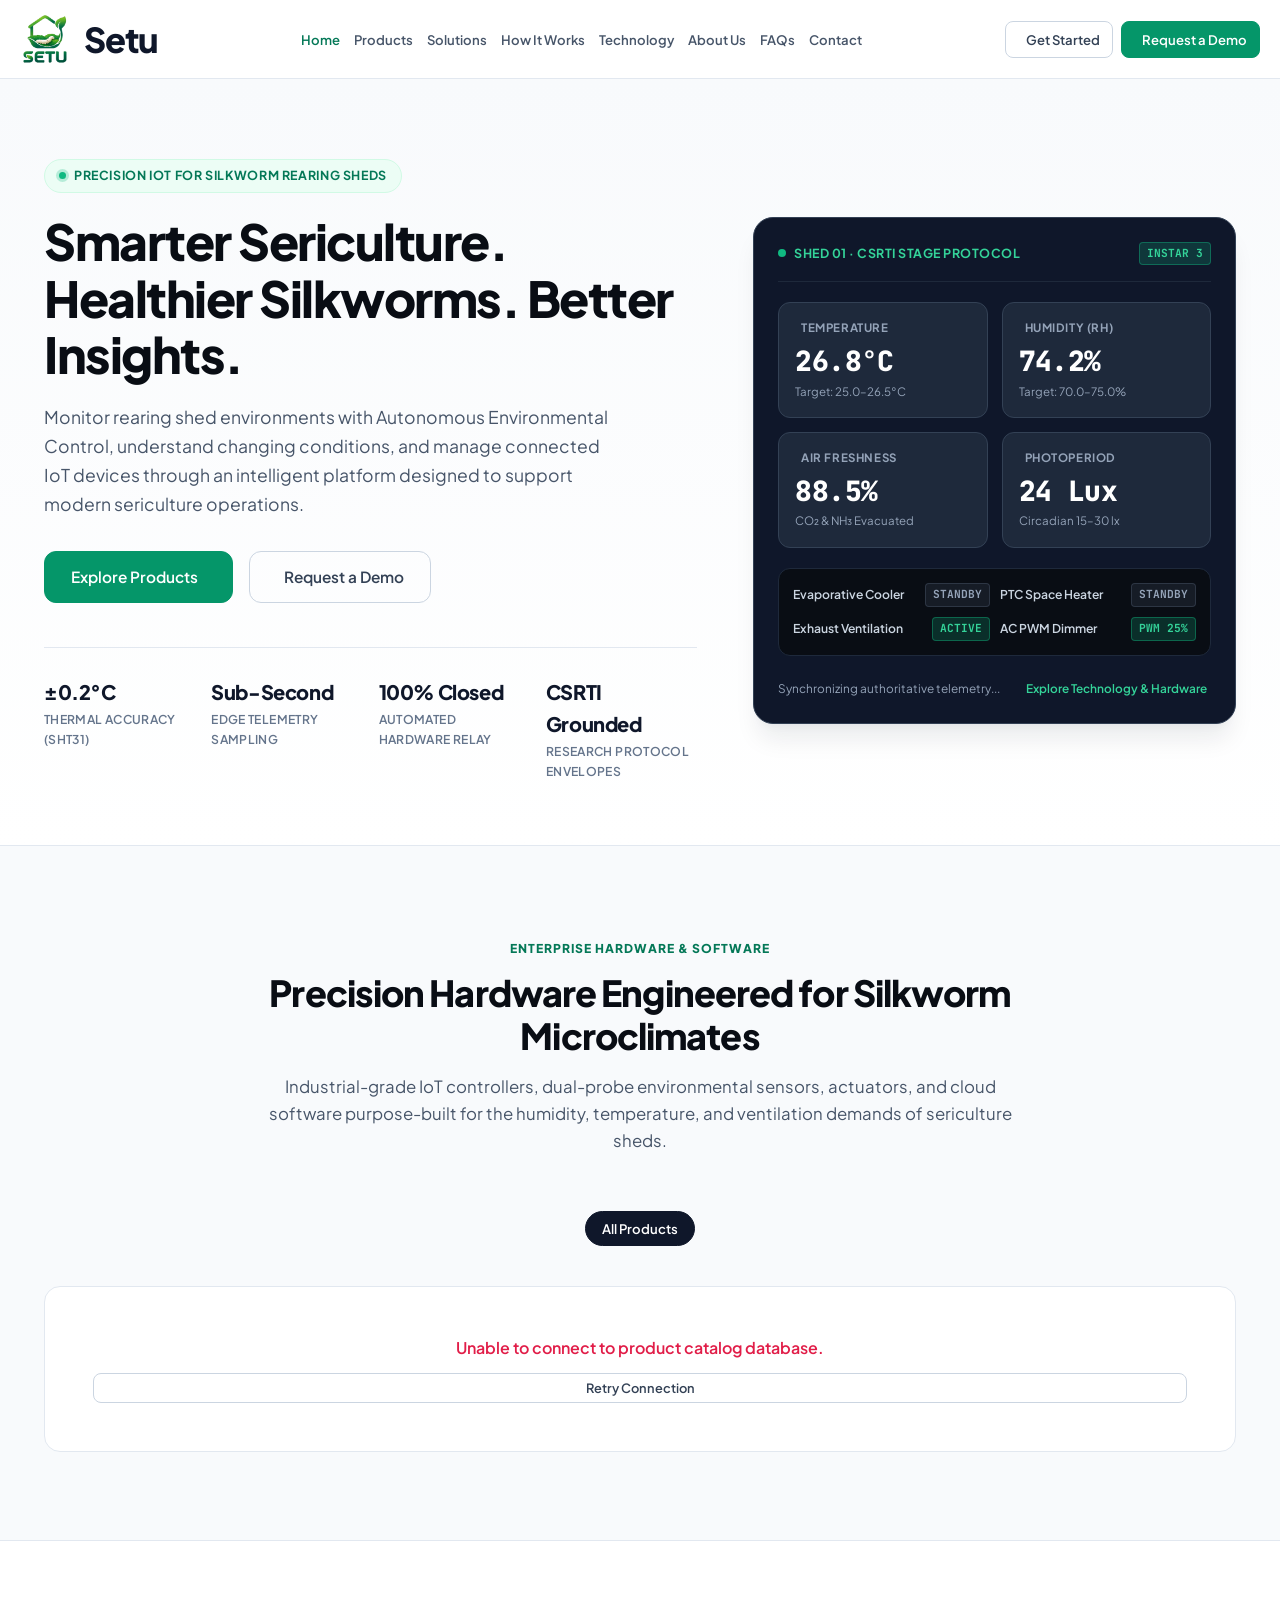
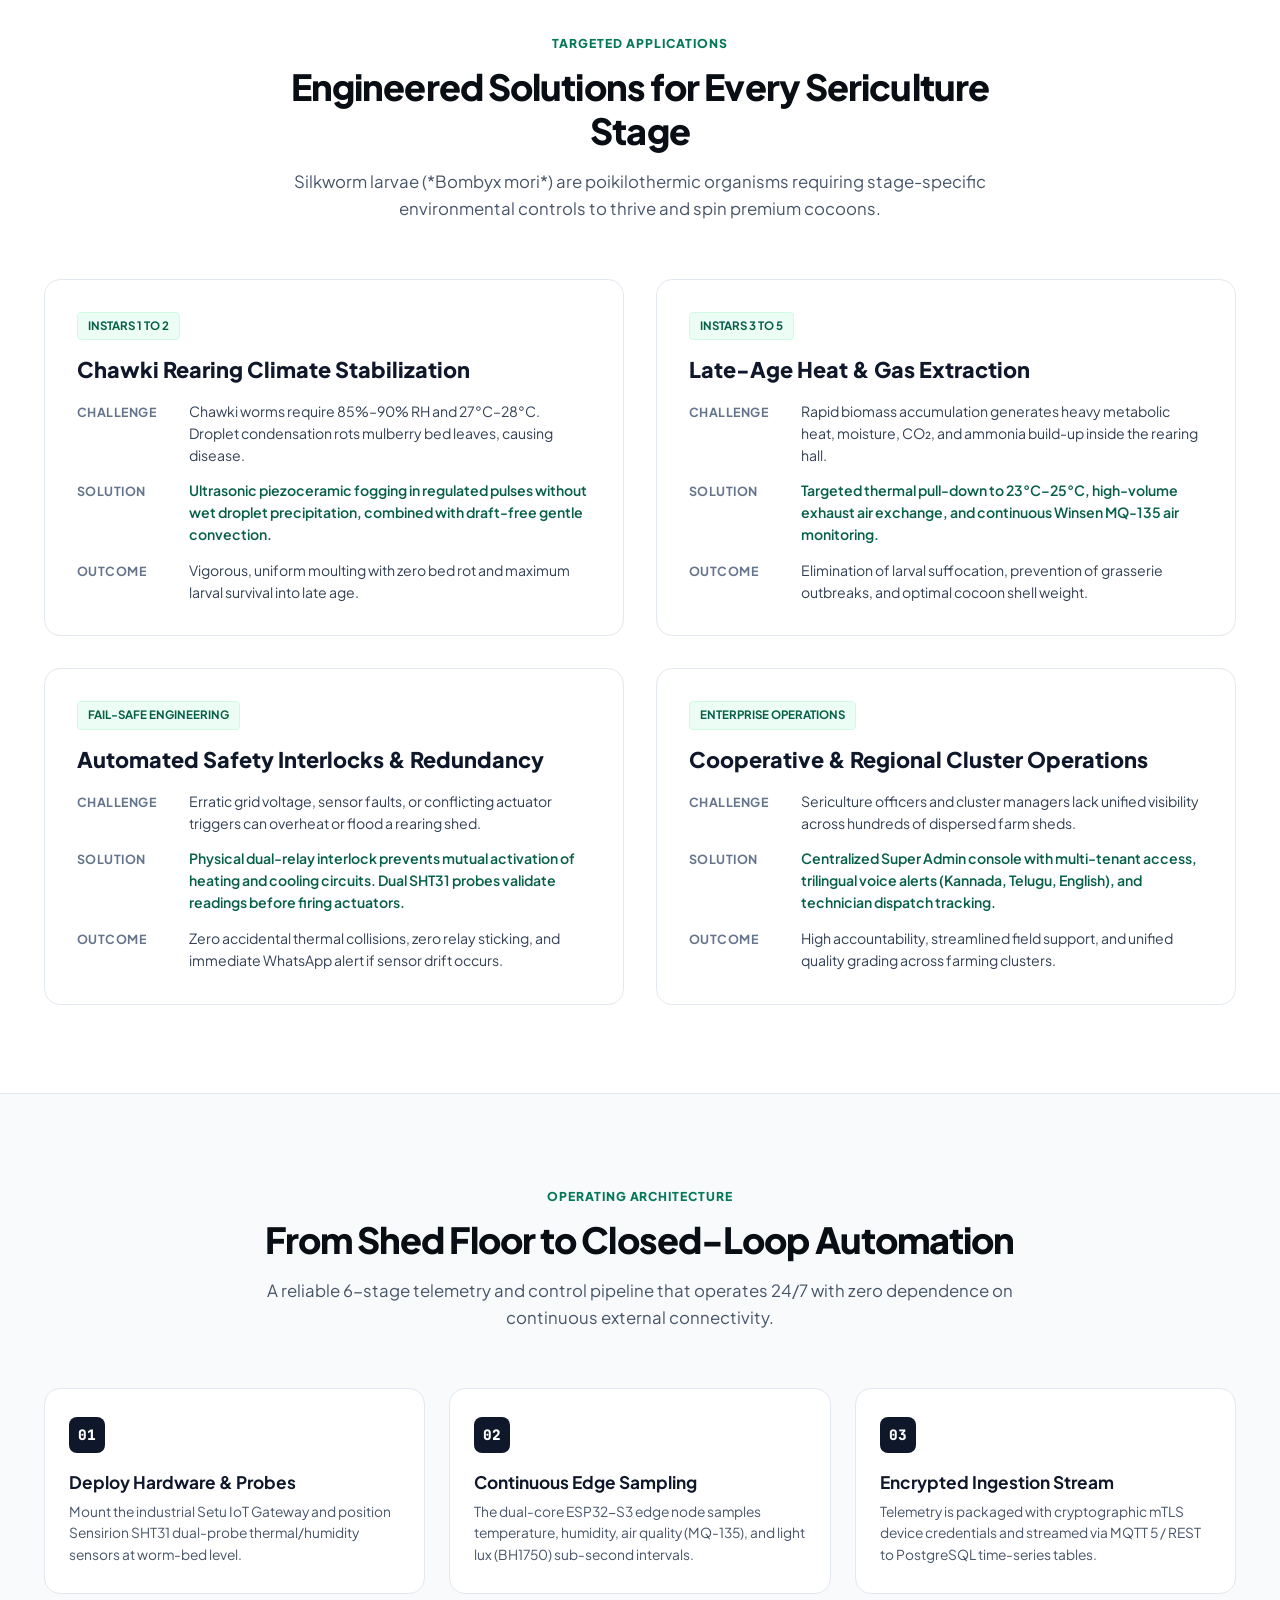
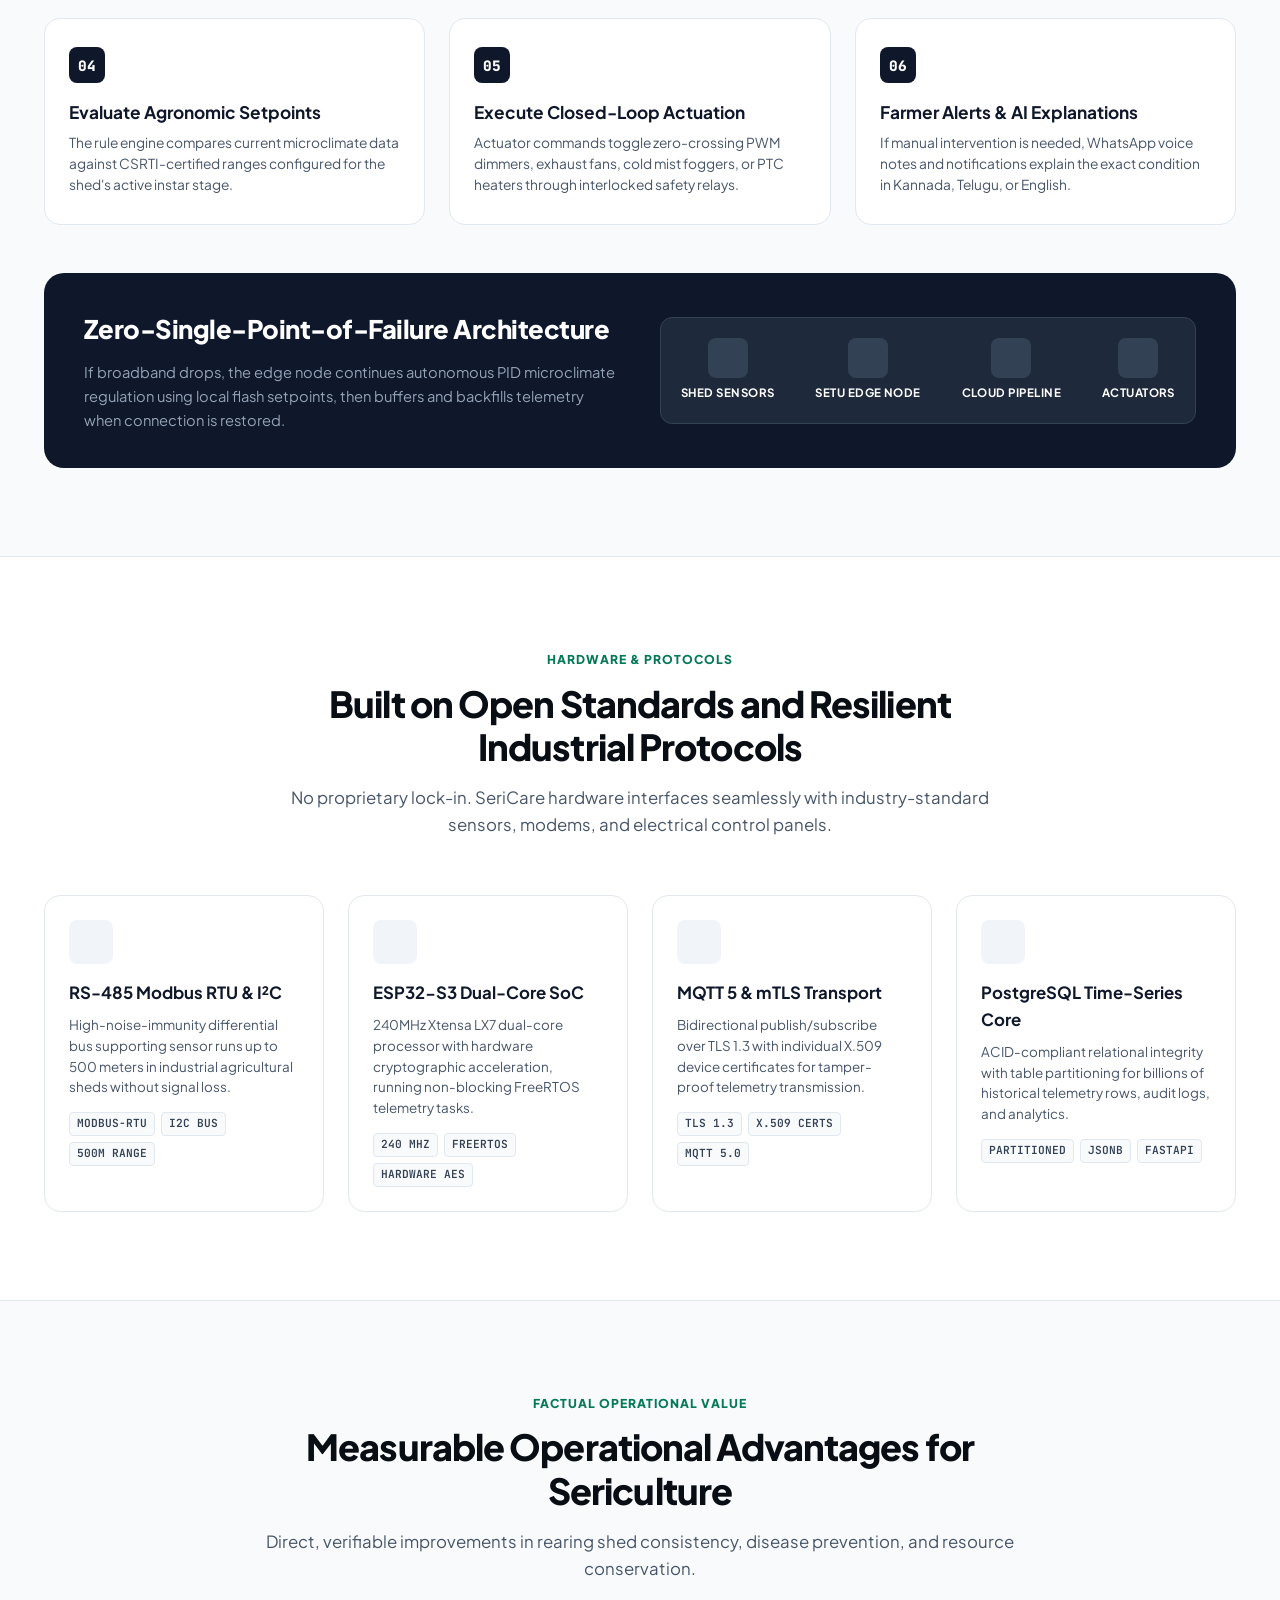
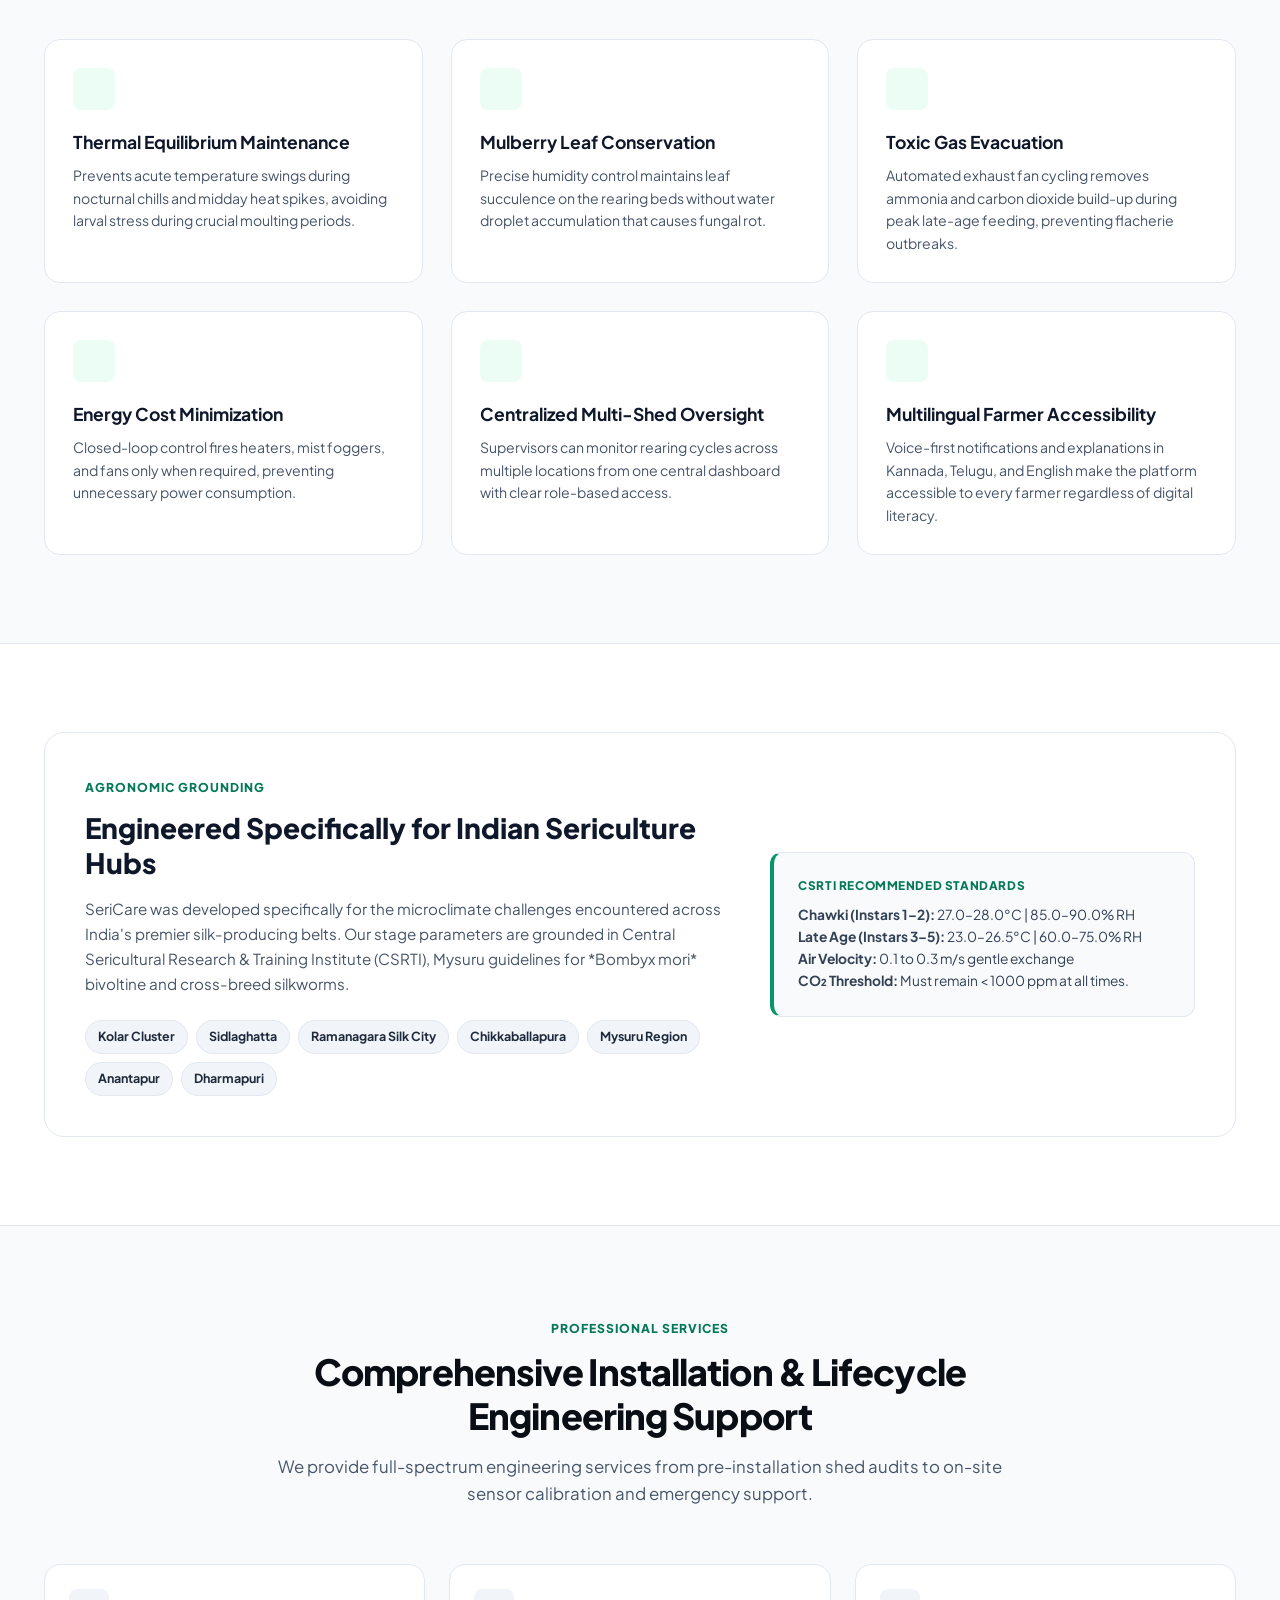
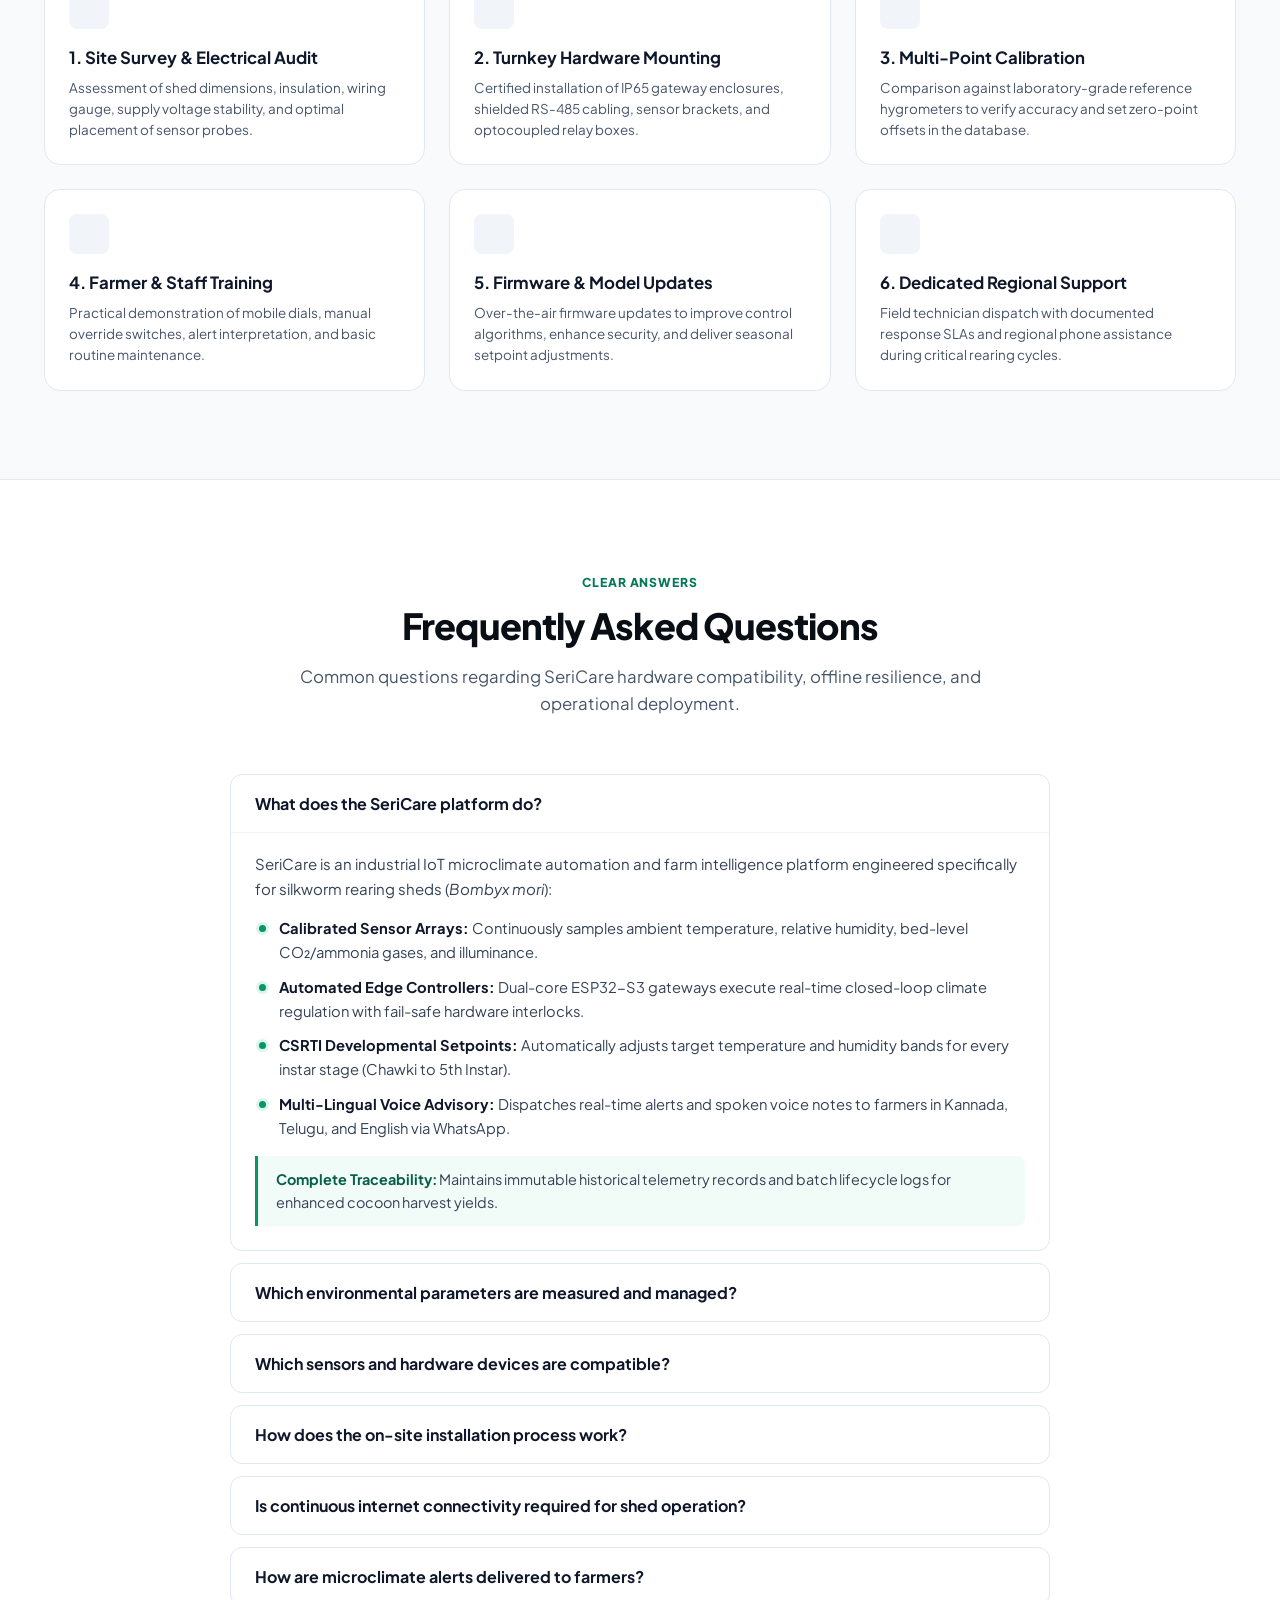
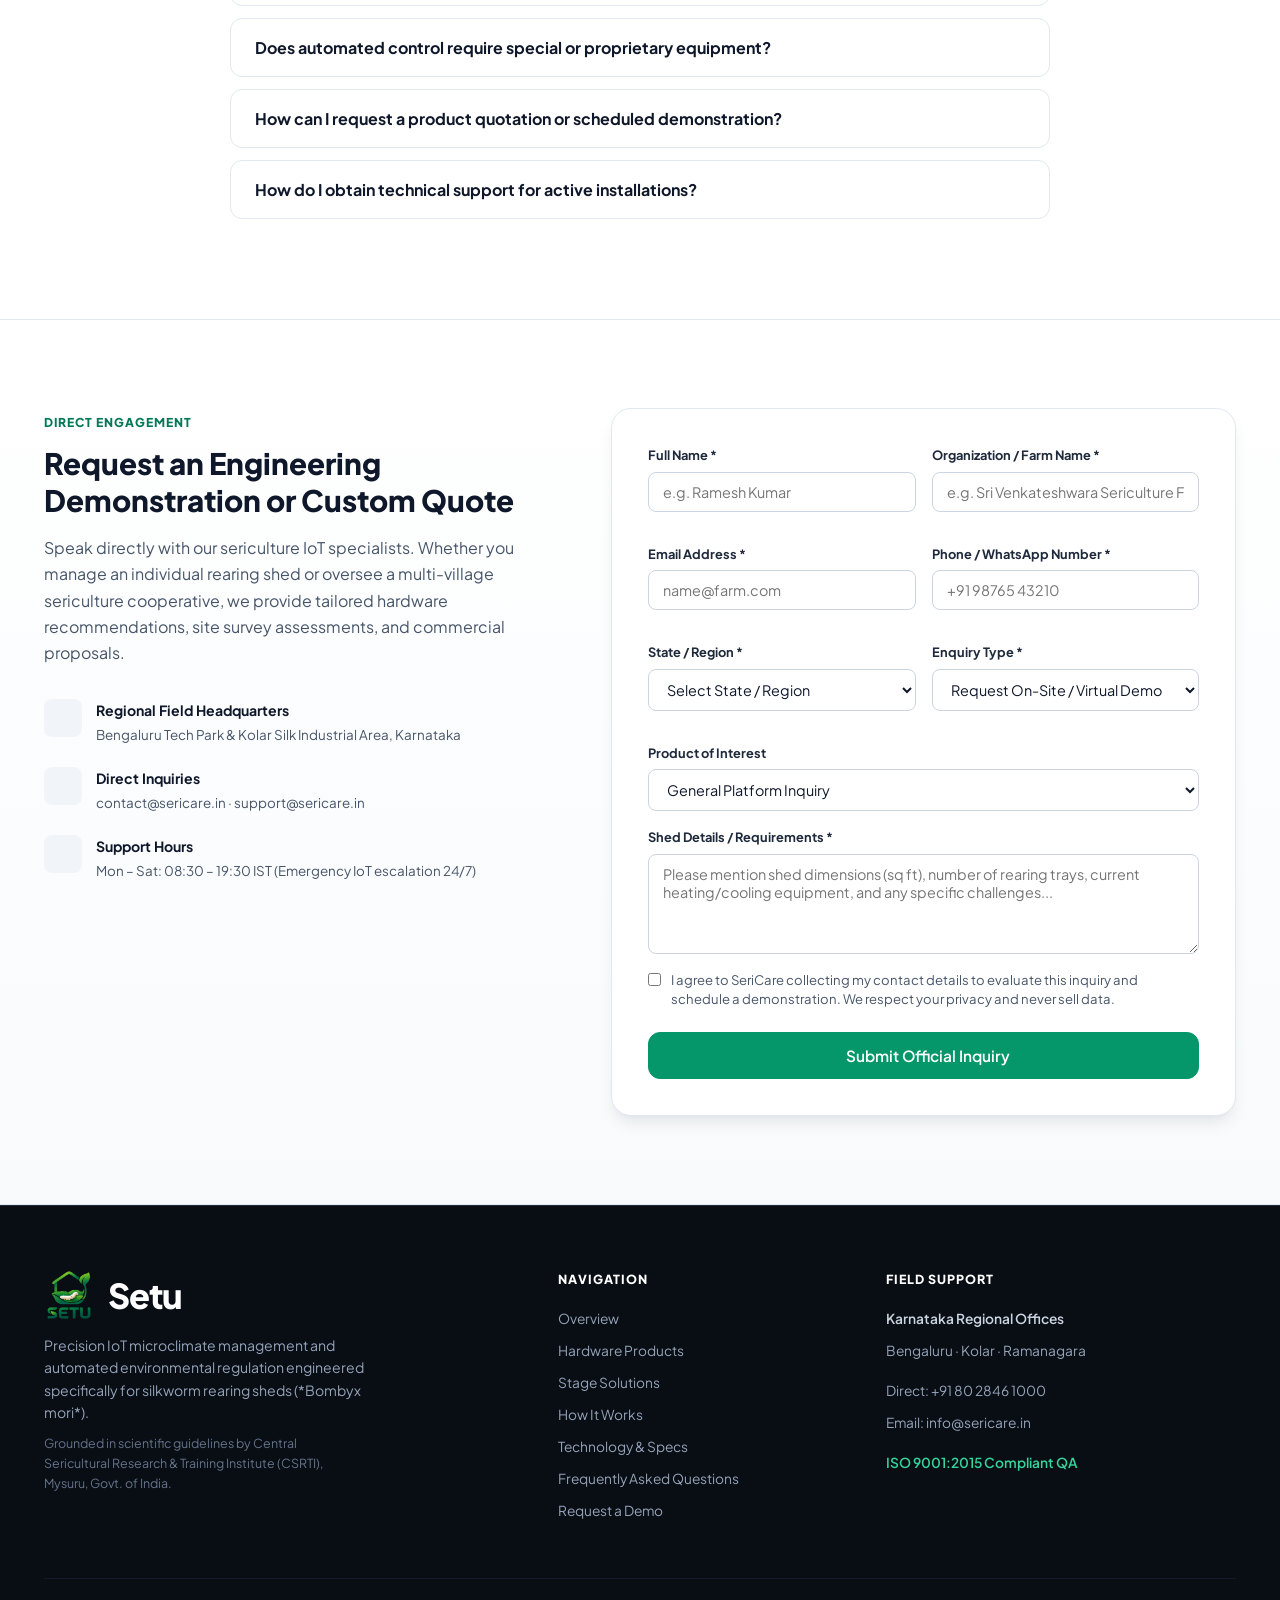
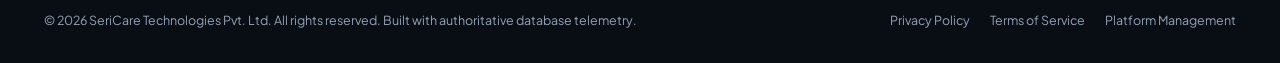
==== landing/index.html @ b212cf9c "feat(auth): unified login, farmer self-service registration, multi-tab session isolation, and UI/UX " ====
<!DOCTYPE html>
<html lang="en">
<head>
  <meta charset="UTF-8">
  <meta name="viewport" content="width=device-width, initial-scale=1.0">
  <title>Setu | Precision IoT Microclimate Control for Sericulture</title>
  
  <meta name="description" content="SeriCare delivers industrial IoT gateways, precision environmental sensors, and automated microclimate control systems purpose-built for silkworm rearing sheds.">
  <link rel="icon" type="image/png" href="/landing/assets/logo.png">

  <!-- Google Fonts: Plus Jakarta Sans & JetBrains Mono -->
  <link rel="preconnect" href="https://fonts.googleapis.com">
  <link rel="preconnect" href="https://fonts.gstatic.com" crossorigin>
  <link href="https://fonts.googleapis.com/css2?family=Plus+Jakarta+Sans:wght@400;500;600;700;800&family=JetBrains+Mono:wght@400;500;600;700&display=swap" rel="stylesheet">
  
  <!-- Lucide Icons -->
  <script src="https://unpkg.com/lucide@latest"></script>

  <!-- Landing Stylesheet -->
  <link rel="stylesheet" href="/landing/style.css?v=2.8">
</head>
<body>

  <!-- ======================================================================
       1. HEADER & TOP NAVIGATION
       ====================================================================== -->
  <header class="site-header" id="siteHeader">
    <div class="container">
      <div class="nav-wrapper">
        <a href="#hero" class="brand-link" aria-label="Setu Home">
          <img src="/landing/assets/logo.png" alt="Setu Logo" class="brand-logo-img">
          <span class="brand-name">Setu</span>
        </a>

        <!-- Desktop Navigation -->
        <nav class="nav-desktop" aria-label="Main Navigation">
          <a href="#hero" class="nav-item-link active">Home</a>
          <a href="#products" class="nav-item-link">Products</a>
          <a href="#solutions" class="nav-item-link">Solutions</a>
          <a href="#how-it-works" class="nav-item-link">How It Works</a>
          <a href="#technology" class="nav-item-link">Technology</a>
          <a href="#operations" class="nav-item-link">About Us</a>
          <a href="#faqs" class="nav-item-link">FAQs</a>
          <a href="#demo-request" class="nav-item-link">Contact</a>
        </nav>

        <!-- Navigation CTAs -->
        <div class="nav-actions">
          <a href="/login" class="btn btn-outline" title="Get Started with Setu">
            <i data-lucide="arrow-right"></i>
            <span>Get Started</span>
          </a>
          <a href="#demo-request" class="btn btn-primary" title="Schedule an On-Site or Virtual Demonstration">
            <i data-lucide="calendar"></i>
            <span>Request a Demo</span>
          </a>
          <button class="hamburger-btn" id="mobileMenuBtn" aria-label="Toggle navigation menu">
            <i data-lucide="menu"></i>
          </button>
        </div>
      </div>
    </div>

    <!-- Mobile Navigation Drawer -->
    <div class="mobile-nav-drawer" id="mobileNavDrawer">
      <div class="mobile-nav-links">
        <a href="#hero" class="mobile-nav-item">Home</a>
        <a href="#products" class="mobile-nav-item">Products</a>
        <a href="#solutions" class="mobile-nav-item">Solutions</a>
        <a href="#how-it-works" class="mobile-nav-item">How It Works</a>
        <a href="#technology" class="mobile-nav-item">Technology</a>
        <a href="#operations" class="mobile-nav-item">About Us</a>
        <a href="#faqs" class="mobile-nav-item">FAQs</a>
        <a href="#demo-request" class="mobile-nav-item">Contact</a>
      </div>
      <div style="display: flex; flex-direction: column; gap: 10px;">
        <a href="/login" class="btn btn-outline" style="width: 100%;">
          <i data-lucide="arrow-right"></i>
          <span>Get Started</span>
        </a>
        <a href="#demo-request" class="btn btn-primary mobile-nav-item" style="width: 100%;">
          <i data-lucide="calendar"></i>
          <span>Request a Demo</span>
        </a>
      </div>
    </div>
  </header>

  <main>
    <!-- ======================================================================
         2. HERO SECTION
         ====================================================================== -->
    <section class="hero-section" id="hero">
      <div class="container">
        <div class="hero-grid">
          <div class="hero-copy">
            <div class="hero-pill-badge">
              <span class="indicator-dot"></span>
              <span>Precision IoT for Silkworm Rearing Sheds</span>
            </div>
            <h1 class="hero-headline">
              Smarter Sericulture. Healthier Silkworms. Better Insights.
            </h1>
            <p class="hero-subtext">
              Monitor rearing shed environments with Autonomous Environmental Control, understand changing conditions, and manage connected IoT devices through an intelligent platform designed to support modern sericulture operations.
            </p>
            
            <div class="hero-cta-group">
              <a href="#products" class="btn btn-primary btn-lg">
                <span>Explore Products</span>
                <i data-lucide="arrow-right"></i>
              </a>
              <a href="#demo-request" class="btn btn-outline btn-lg">
                <i data-lucide="calendar-check"></i>
                <span>Request a Demo</span>
              </a>
            </div>

            <!-- Factual Verification Metrics Strip -->
            <div class="hero-specs-strip">
              <div class="spec-strip-item">
                <span class="spec-strip-val">±0.2°C</span>
                <span class="spec-strip-lbl">Thermal Accuracy (SHT31)</span>
              </div>
              <div class="spec-strip-item">
                <span class="spec-strip-val">Sub-Second</span>
                <span class="spec-strip-lbl">Edge Telemetry Sampling</span>
              </div>
              <div class="spec-strip-item">
                <span class="spec-strip-val">100% Closed</span>
                <span class="spec-strip-lbl">Automated Hardware Relay</span>
              </div>
              <div class="spec-strip-item">
                <span class="spec-strip-val">CSRTI Grounded</span>
                <span class="spec-strip-lbl">Research Protocol Envelopes</span>
              </div>
            </div>
          </div>

          <!-- Hero Technical Showcase Card -->
          <div class="hero-visual-card">
            <div class="visual-card-top">
              <div class="status-beacon">
                <span class="pulse"></span>
                <span id="heroStatusText">SHED 01 · CSRTI STAGE PROTOCOL</span>
              </div>
              <span class="actuator-badge active" id="heroStageBadge">Instar 3</span>
            </div>

            <div class="live-dials-grid">
              <div class="live-dial-box">
                <div class="dial-box-head">
                  <span class="dial-box-lbl"><i data-lucide="thermometer"></i> Temperature</span>
                </div>
                <div class="dial-box-val" id="heroDialTemp">26.8°C</div>
                <div class="dial-box-target" id="heroRangeTemp">Target: 25.0–26.5°C</div>
              </div>

              <div class="live-dial-box">
                <div class="dial-box-head">
                  <span class="dial-box-lbl"><i data-lucide="droplets"></i> Humidity (RH)</span>
                </div>
                <div class="dial-box-val" id="heroDialHum">74.2%</div>
                <div class="dial-box-target" id="heroRangeHum">Target: 70.0–75.0%</div>
              </div>

              <div class="live-dial-box">
                <div class="dial-box-head">
                  <span class="dial-box-lbl"><i data-lucide="wind"></i> Air Freshness</span>
                </div>
                <div class="dial-box-val" id="heroDialAq">88.5%</div>
                <div class="dial-box-target">CO₂ &amp; NH₃ Evacuated</div>
              </div>

              <div class="live-dial-box">
                <div class="dial-box-head">
                  <span class="dial-box-lbl"><i data-lucide="sun"></i> Photoperiod</span>
                </div>
                <div class="dial-box-val" id="heroDialLux">24 Lux</div>
                <div class="dial-box-target">Circadian 15–30 lx</div>
              </div>
            </div>

            <div class="hero-actuators-strip">
              <div class="actuator-indicator">
                <span>Evaporative Cooler</span>
                <span class="actuator-badge standby" id="chipCooler">Standby</span>
              </div>
              <div class="actuator-indicator">
                <span>PTC Space Heater</span>
                <span class="actuator-badge standby" id="chipHeater">Standby</span>
              </div>
              <div class="actuator-indicator">
                <span>Exhaust Ventilation</span>
                <span class="actuator-badge active" id="chipFan">Active</span>
              </div>
              <div class="actuator-indicator">
                <span>AC PWM Dimmer</span>
                <span class="actuator-badge active" id="chipPwm">PWM 25%</span>
              </div>
            </div>

            <div class="visual-card-footer">
              <span id="heroLastUpdate">Synchronizing authoritative telemetry...</span>
              <a href="#technology">Explore Technology &amp; Hardware <i data-lucide="arrow-right"></i></a>
            </div>
          </div>
        </div>
      </div>
    </section>

    <!-- ======================================================================
         3. FEATURED PRODUCTS CATALOGUE (DATABASE-BACKED)
         ====================================================================== -->
    <section class="section-wrapper bg-alt" id="products">
      <div class="container">
        <div class="section-header-wrap">
          <span class="section-eyebrow">Enterprise Hardware &amp; Software</span>
          <h2 class="section-title">Precision Hardware Engineered for Silkworm Microclimates</h2>
          <p class="section-desc">
            Industrial-grade IoT controllers, dual-probe environmental sensors, actuators, and cloud software purpose-built for the humidity, temperature, and ventilation demands of sericulture sheds.
          </p>
        </div>

        <!-- Category Filters -->
        <div class="category-filter-bar" id="categoryFilters" role="tablist" aria-label="Product Categories">
          <button class="cat-pill-btn active" data-category="ALL" role="tab" aria-selected="true">All Products</button>
          <!-- Injected dynamically from /api/v1/public/categories -->
        </div>

        <!-- Products Catalog Grid -->
        <div class="products-catalog-grid" id="productsCatalogGrid">
          <!-- Dynamically populated from /api/v1/public/products -->
          <div class="product-card" style="grid-column: 1 / -1; text-align: center; padding: 48px;">
            <p style="color: var(--slate-500);">Loading verified enterprise products from database...</p>
          </div>
        </div>
      </div>
    </section>

    <!-- ======================================================================
         4. SOLUTIONS & USE CASES
         ====================================================================== -->
    <section class="section-wrapper" id="solutions">
      <div class="container">
        <div class="section-header-wrap">
          <span class="section-eyebrow">Targeted Applications</span>
          <h2 class="section-title">Engineered Solutions for Every Sericulture Stage</h2>
          <p class="section-desc">
            Silkworm larvae (*Bombyx mori*) are poikilothermic organisms requiring stage-specific environmental controls to thrive and spin premium cocoons.
          </p>
        </div>

        <div class="solutions-grid">
          <!-- Solution 1: Chawki Rearing -->
          <article class="solution-card">
            <span class="solution-badge">Instars 1 to 2</span>
            <h3 class="solution-title">Chawki Rearing Climate Stabilization</h3>
            <div class="solution-breakdown">
              <div class="solution-row">
                <span class="solution-label">Challenge</span>
                <span class="solution-text">Chawki worms require 85%–90% RH and 27°C–28°C. Droplet condensation rots mulberry bed leaves, causing disease.</span>
              </div>
              <div class="solution-row">
                <span class="solution-label">Solution</span>
                <span class="solution-text highlight">Ultrasonic piezoceramic fogging in regulated pulses without wet droplet precipitation, combined with draft-free gentle convection.</span>
              </div>
              <div class="solution-row">
                <span class="solution-label">Outcome</span>
                <span class="solution-text">Vigorous, uniform moulting with zero bed rot and maximum larval survival into late age.</span>
              </div>
            </div>
          </article>

          <!-- Solution 2: Late-Age Silkworm Rearing -->
          <article class="solution-card">
            <span class="solution-badge">Instars 3 to 5</span>
            <h3 class="solution-title">Late-Age Heat &amp; Gas Extraction</h3>
            <div class="solution-breakdown">
              <div class="solution-row">
                <span class="solution-label">Challenge</span>
                <span class="solution-text">Rapid biomass accumulation generates heavy metabolic heat, moisture, CO₂, and ammonia build-up inside the rearing hall.</span>
              </div>
              <div class="solution-row">
                <span class="solution-label">Solution</span>
                <span class="solution-text highlight">Targeted thermal pull-down to 23°C–25°C, high-volume exhaust air exchange, and continuous Winsen MQ-135 air monitoring.</span>
              </div>
              <div class="solution-row">
                <span class="solution-label">Outcome</span>
                <span class="solution-text">Elimination of larval suffocation, prevention of grasserie outbreaks, and optimal cocoon shell weight.</span>
              </div>
            </div>
          </article>

          <!-- Solution 3: Hardware Interlocks -->
          <article class="solution-card">
            <span class="solution-badge">Fail-Safe Engineering</span>
            <h3 class="solution-title">Automated Safety Interlocks &amp; Redundancy</h3>
            <div class="solution-breakdown">
              <div class="solution-row">
                <span class="solution-label">Challenge</span>
                <span class="solution-text">Erratic grid voltage, sensor faults, or conflicting actuator triggers can overheat or flood a rearing shed.</span>
              </div>
              <div class="solution-row">
                <span class="solution-label">Solution</span>
                <span class="solution-text highlight">Physical dual-relay interlock prevents mutual activation of heating and cooling circuits. Dual SHT31 probes validate readings before firing actuators.</span>
              </div>
              <div class="solution-row">
                <span class="solution-label">Outcome</span>
                <span class="solution-text">Zero accidental thermal collisions, zero relay sticking, and immediate WhatsApp alert if sensor drift occurs.</span>
              </div>
            </div>
          </article>

          <!-- Solution 4: Cooperative & Cluster Management -->
          <article class="solution-card">
            <span class="solution-badge">Enterprise Operations</span>
            <h3 class="solution-title">Cooperative &amp; Regional Cluster Operations</h3>
            <div class="solution-breakdown">
              <div class="solution-row">
                <span class="solution-label">Challenge</span>
                <span class="solution-text">Sericulture officers and cluster managers lack unified visibility across hundreds of dispersed farm sheds.</span>
              </div>
              <div class="solution-row">
                <span class="solution-label">Solution</span>
                <span class="solution-text highlight">Centralized Super Admin console with multi-tenant access, trilingual voice alerts (Kannada, Telugu, English), and technician dispatch tracking.</span>
              </div>
              <div class="solution-row">
                <span class="solution-label">Outcome</span>
                <span class="solution-text">High accountability, streamlined field support, and unified quality grading across farming clusters.</span>
              </div>
            </div>
          </article>
        </div>
      </div>
    </section>

    <!-- ======================================================================
         5. HOW IT WORKS (6-STEP WORKFLOW)
         ====================================================================== -->
    <section class="section-wrapper bg-alt" id="how-it-works">
      <div class="container">
        <div class="section-header-wrap">
          <span class="section-eyebrow">Operating Architecture</span>
          <h2 class="section-title">From Shed Floor to Closed-Loop Automation</h2>
          <p class="section-desc">
            A reliable 6-stage telemetry and control pipeline that operates 24/7 with zero dependence on continuous external connectivity.
          </p>
        </div>

        <div class="workflow-steps-grid">
          <div class="workflow-step-card">
            <div class="step-num-badge">01</div>
            <h3 class="step-title">Deploy Hardware &amp; Probes</h3>
            <p class="step-desc">
              Mount the industrial Setu IoT Gateway and position Sensirion SHT31 dual-probe thermal/humidity sensors at worm-bed level.
            </p>
          </div>

          <div class="workflow-step-card">
            <div class="step-num-badge">02</div>
            <h3 class="step-title">Continuous Edge Sampling</h3>
            <p class="step-desc">
              The dual-core ESP32-S3 edge node samples temperature, humidity, air quality (MQ-135), and light lux (BH1750) sub-second intervals.
            </p>
          </div>

          <div class="workflow-step-card">
            <div class="step-num-badge">03</div>
            <h3 class="step-title">Encrypted Ingestion Stream</h3>
            <p class="step-desc">
              Telemetry is packaged with cryptographic mTLS device credentials and streamed via MQTT 5 / REST to PostgreSQL time-series tables.
            </p>
          </div>

          <div class="workflow-step-card">
            <div class="step-num-badge">04</div>
            <h3 class="step-title">Evaluate Agronomic Setpoints</h3>
            <p class="step-desc">
              The rule engine compares current microclimate data against CSRTI-certified ranges configured for the shed's active instar stage.
            </p>
          </div>

          <div class="workflow-step-card">
            <div class="step-num-badge">05</div>
            <h3 class="step-title">Execute Closed-Loop Actuation</h3>
            <p class="step-desc">
              Actuator commands toggle zero-crossing PWM dimmers, exhaust fans, cold mist foggers, or PTC heaters through interlocked safety relays.
            </p>
          </div>

          <div class="workflow-step-card">
            <div class="step-num-badge">06</div>
            <h3 class="step-title">Farmer Alerts &amp; AI Explanations</h3>
            <p class="step-desc">
              If manual intervention is needed, WhatsApp voice notes and notifications explain the exact condition in Kannada, Telugu, or English.
            </p>
          </div>
        </div>

        <!-- Architecture Flow Banner -->
        <div class="arch-diagram-banner">
          <div>
            <h3 class="arch-banner-title">Zero-Single-Point-of-Failure Architecture</h3>
            <p class="arch-banner-desc">
              If broadband drops, the edge node continues autonomous PID microclimate regulation using local flash setpoints, then buffers and backfills telemetry when connection is restored.
            </p>
          </div>
          <div class="arch-flow-diagram">
            <div class="flow-node">
              <div class="flow-node-icon"><i data-lucide="cpu"></i></div>
              <span class="flow-node-title">Shed Sensors</span>
            </div>
            <i data-lucide="arrow-right" class="flow-arrow"></i>
            <div class="flow-node">
              <div class="flow-node-icon"><i data-lucide="router"></i></div>
              <span class="flow-node-title">Setu Edge Node</span>
            </div>
            <i data-lucide="arrow-right" class="flow-arrow"></i>
            <div class="flow-node">
              <div class="flow-node-icon"><i data-lucide="server"></i></div>
              <span class="flow-node-title">Cloud Pipeline</span>
            </div>
            <i data-lucide="arrow-right" class="flow-arrow"></i>
            <div class="flow-node">
              <div class="flow-node-icon"><i data-lucide="zap"></i></div>
              <span class="flow-node-title">Actuators</span>
            </div>
          </div>
        </div>
      </div>
    </section>

    <!-- ======================================================================
         6. TECHNOLOGY & INTEGRATIONS
         ====================================================================== -->
    <section class="section-wrapper" id="technology">
      <div class="container">
        <div class="section-header-wrap">
          <span class="section-eyebrow">Hardware &amp; Protocols</span>
          <h2 class="section-title">Built on Open Standards and Resilient Industrial Protocols</h2>
          <p class="section-desc">
            No proprietary lock-in. SeriCare hardware interfaces seamlessly with industry-standard sensors, modems, and electrical control panels.
          </p>
        </div>

        <div class="tech-spec-grid">
          <div class="tech-spec-card">
            <div class="tech-icon-wrap"><i data-lucide="cable"></i></div>
            <h3 class="tech-card-title">RS-485 Modbus RTU &amp; I²C</h3>
            <p class="tech-card-desc">
              High-noise-immunity differential bus supporting sensor runs up to 500 meters in industrial agricultural sheds without signal loss.
            </p>
            <div class="tech-tag-list">
              <span class="tech-tag">MODBUS-RTU</span>
              <span class="tech-tag">I2C BUS</span>
              <span class="tech-tag">500M RANGE</span>
            </div>
          </div>

          <div class="tech-spec-card">
            <div class="tech-icon-wrap"><i data-lucide="cpu"></i></div>
            <h3 class="tech-card-title">ESP32-S3 Dual-Core SoC</h3>
            <p class="tech-card-desc">
              240MHz Xtensa LX7 dual-core processor with hardware cryptographic acceleration, running non-blocking FreeRTOS telemetry tasks.
            </p>
            <div class="tech-tag-list">
              <span class="tech-tag">240 MHZ</span>
              <span class="tech-tag">FREERTOS</span>
              <span class="tech-tag">HARDWARE AES</span>
            </div>
          </div>

          <div class="tech-spec-card">
            <div class="tech-icon-wrap"><i data-lucide="lock"></i></div>
            <h3 class="tech-card-title">MQTT 5 &amp; mTLS Transport</h3>
            <p class="tech-card-desc">
              Bidirectional publish/subscribe over TLS 1.3 with individual X.509 device certificates for tamper-proof telemetry transmission.
            </p>
            <div class="tech-tag-list">
              <span class="tech-tag">TLS 1.3</span>
              <span class="tech-tag">X.509 CERTS</span>
              <span class="tech-tag">MQTT 5.0</span>
            </div>
          </div>

          <div class="tech-spec-card">
            <div class="tech-icon-wrap"><i data-lucide="database"></i></div>
            <h3 class="tech-card-title">PostgreSQL Time-Series Core</h3>
            <p class="tech-card-desc">
              ACID-compliant relational integrity with table partitioning for billions of historical telemetry rows, audit logs, and analytics.
            </p>
            <div class="tech-tag-list">
              <span class="tech-tag">PARTITIONED</span>
              <span class="tech-tag">JSONB</span>
              <span class="tech-tag">FASTAPI</span>
            </div>
          </div>
        </div>
      </div>
    </section>

    <!-- ======================================================================
         8. OPERATIONAL BENEFITS
         ====================================================================== -->
    <section class="section-wrapper bg-alt" id="benefits">
      <div class="container">
        <div class="section-header-wrap">
          <span class="section-eyebrow">Factual Operational Value</span>
          <h2 class="section-title">Measurable Operational Advantages for Sericulture</h2>
          <p class="section-desc">
            Direct, verifiable improvements in rearing shed consistency, disease prevention, and resource conservation.
          </p>
        </div>

        <div class="benefits-grid">
          <div class="benefit-card">
            <div class="benefit-icon"><i data-lucide="activity"></i></div>
            <h3 class="benefit-title">Thermal Equilibrium Maintenance</h3>
            <p class="benefit-desc">
              Prevents acute temperature swings during nocturnal chills and midday heat spikes, avoiding larval stress during crucial moulting periods.
            </p>
          </div>

          <div class="benefit-card">
            <div class="benefit-icon"><i data-lucide="leaf"></i></div>
            <h3 class="benefit-title">Mulberry Leaf Conservation</h3>
            <p class="benefit-desc">
              Precise humidity control maintains leaf succulence on the rearing beds without water droplet accumulation that causes fungal rot.
            </p>
          </div>

          <div class="benefit-card">
            <div class="benefit-icon"><i data-lucide="wind"></i></div>
            <h3 class="benefit-title">Toxic Gas Evacuation</h3>
            <p class="benefit-desc">
              Automated exhaust fan cycling removes ammonia and carbon dioxide build-up during peak late-age feeding, preventing flacherie outbreaks.
            </p>
          </div>

          <div class="benefit-card">
            <div class="benefit-icon"><i data-lucide="battery-charging"></i></div>
            <h3 class="benefit-title">Energy Cost Minimization</h3>
            <p class="benefit-desc">
              Closed-loop control fires heaters, mist foggers, and fans only when required, preventing unnecessary power consumption.
            </p>
          </div>

          <div class="benefit-card">
            <div class="benefit-icon"><i data-lucide="layout-grid"></i></div>
            <h3 class="benefit-title">Centralized Multi-Shed Oversight</h3>
            <p class="benefit-desc">
              Supervisors can monitor rearing cycles across multiple locations from one central dashboard with clear role-based access.
            </p>
          </div>

          <div class="benefit-card">
            <div class="benefit-icon"><i data-lucide="languages"></i></div>
            <h3 class="benefit-title">Multilingual Farmer Accessibility</h3>
            <p class="benefit-desc">
              Voice-first notifications and explanations in Kannada, Telugu, and English make the platform accessible to every farmer regardless of digital literacy.
            </p>
          </div>
        </div>
      </div>
    </section>

    <!-- ======================================================================
         9. DESIGNED FOR MODERN SERICULTURE OPERATIONS
         ====================================================================== -->
    <section class="section-wrapper" id="operations">
      <div class="container">
        <div class="field-ops-card">
          <div>
            <span class="section-eyebrow">Agronomic Grounding</span>
            <h2 class="field-ops-title">Engineered Specifically for Indian Sericulture Hubs</h2>
            <p class="field-ops-desc">
              SeriCare was developed specifically for the microclimate challenges encountered across India's premier silk-producing belts. Our stage parameters are grounded in Central Sericultural Research &amp; Training Institute (CSRTI), Mysuru guidelines for *Bombyx mori* bivoltine and cross-breed silkworms.
            </p>
            <div class="field-clusters-wrap">
              <span class="cluster-pill">Kolar Cluster</span>
              <span class="cluster-pill">Sidlaghatta</span>
              <span class="cluster-pill">Ramanagara Silk City</span>
              <span class="cluster-pill">Chikkaballapura</span>
              <span class="cluster-pill">Mysuru Region</span>
              <span class="cluster-pill">Anantapur</span>
              <span class="cluster-pill">Dharmapuri</span>
            </div>
          </div>

          <div class="research-citation-box">
            <div class="citation-header"><i data-lucide="book-open"></i> CSRTI Recommended Standards</div>
            <p class="citation-text">
              <strong>Chawki (Instars 1–2):</strong> 27.0–28.0°C | 85.0–90.0% RH<br>
              <strong>Late Age (Instars 3–5):</strong> 23.0–26.5°C | 60.0–75.0% RH<br>
              <strong>Air Velocity:</strong> 0.1 to 0.3 m/s gentle exchange<br>
              <strong>CO₂ Threshold:</strong> Must remain &lt; 1000 ppm at all times.
            </p>
          </div>
        </div>
      </div>
    </section>

    <!-- ======================================================================
         10. INSTALLATION & SUPPORT
         ====================================================================== -->
    <section class="section-wrapper bg-alt" id="installation">
      <div class="container">
        <div class="section-header-wrap">
          <span class="section-eyebrow">Professional Services</span>
          <h2 class="section-title">Comprehensive Installation &amp; Lifecycle Engineering Support</h2>
          <p class="section-desc">
            We provide full-spectrum engineering services from pre-installation shed audits to on-site sensor calibration and emergency support.
          </p>
        </div>

        <div class="services-steps-grid">
          <div class="service-step-card">
            <div class="service-icon"><i data-lucide="clipboard-check"></i></div>
            <h3 class="service-title">1. Site Survey &amp; Electrical Audit</h3>
            <p class="service-desc">
              Assessment of shed dimensions, insulation, wiring gauge, supply voltage stability, and optimal placement of sensor probes.
            </p>
          </div>

          <div class="service-step-card">
            <div class="service-icon"><i data-lucide="wrench"></i></div>
            <h3 class="service-title">2. Turnkey Hardware Mounting</h3>
            <p class="service-desc">
              Certified installation of IP65 gateway enclosures, shielded RS-485 cabling, sensor brackets, and optocoupled relay boxes.
            </p>
          </div>

          <div class="service-step-card">
            <div class="service-icon"><i data-lucide="sliders"></i></div>
            <h3 class="service-title">3. Multi-Point Calibration</h3>
            <p class="service-desc">
              Comparison against laboratory-grade reference hygrometers to verify accuracy and set zero-point offsets in the database.
            </p>
          </div>

          <div class="service-step-card">
            <div class="service-icon"><i data-lucide="users"></i></div>
            <h3 class="service-title">4. Farmer &amp; Staff Training</h3>
            <p class="service-desc">
              Practical demonstration of mobile dials, manual override switches, alert interpretation, and basic routine maintenance.
            </p>
          </div>

          <div class="service-step-card">
            <div class="service-icon"><i data-lucide="refresh-cw"></i></div>
            <h3 class="service-title">5. Firmware &amp; Model Updates</h3>
            <p class="service-desc">
              Over-the-air firmware updates to improve control algorithms, enhance security, and deliver seasonal setpoint adjustments.
            </p>
          </div>

          <div class="service-step-card">
            <div class="service-icon"><i data-lucide="headphones"></i></div>
            <h3 class="service-title">6. Dedicated Regional Support</h3>
            <p class="service-desc">
              Field technician dispatch with documented response SLAs and regional phone assistance during critical rearing cycles.
            </p>
          </div>
        </div>
      </div>
    </section>

    <!-- ======================================================================
         11. FAQS (ACCORDION)
         ====================================================================== -->
    <section class="section-wrapper" id="faqs">
      <div class="container">
        <div class="section-header-wrap">
          <span class="section-eyebrow">Clear Answers</span>
          <h2 class="section-title">Frequently Asked Questions</h2>
          <p class="section-desc">
            Common questions regarding SeriCare hardware compatibility, offline resilience, and operational deployment.
          </p>
        </div>

                <div class="faqs-container-max" id="faqsAccordionWrap">
          <!-- Seeded with the 9 mandatory questions; dynamically hydrated from /api/v1/public/faqs -->
          <div class="faq-accordion-item open">
            <button class="faq-header-btn" type="button" aria-expanded="true">
              <span>What does the SeriCare platform do?</span>
              <i data-lucide="chevron-down" class="faq-chevron"></i>
            </button>
            <div class="faq-body-content">
              <p>SeriCare is an industrial IoT microclimate automation and farm intelligence platform engineered specifically for silkworm rearing sheds (<em>Bombyx mori</em>):</p>
              <ul class="faq-list">
                <li><strong>Calibrated Sensor Arrays:</strong> Continuously samples ambient temperature, relative humidity, bed-level CO₂/ammonia gases, and illuminance.</li>
                <li><strong>Automated Edge Controllers:</strong> Dual-core ESP32-S3 gateways execute real-time closed-loop climate regulation with fail-safe hardware interlocks.</li>
                <li><strong>CSRTI Developmental Setpoints:</strong> Automatically adjusts target temperature and humidity bands for every instar stage (Chawki to 5th Instar).</li>
                <li><strong>Multi-Lingual Voice Advisory:</strong> Dispatches real-time alerts and spoken voice notes to farmers in Kannada, Telugu, and English via WhatsApp.</li>
              </ul>
              <div class="faq-highlight-note">
                <strong>Complete Traceability:</strong> Maintains immutable historical telemetry records and batch lifecycle logs for enhanced cocoon harvest yields.
              </div>
            </div>
          </div>

          <div class="faq-accordion-item">
            <button class="faq-header-btn" type="button" aria-expanded="false">
              <span>Which environmental parameters are measured and managed?</span>
              <i data-lucide="chevron-down" class="faq-chevron"></i>
            </button>
            <div class="faq-body-content">
              <p>The platform actively monitors and manages four critical physical parameters essential for larval growth and cocoon quality:</p>
              <ul class="faq-list">
                <li><strong>Temperature Control:</strong> ±0.2°C precision via dual-redundant Sensirion SHT31 industrial probes, preventing heat shock and larval stagnation.</li>
                <li><strong>Relative Humidity:</strong> ±1.5% RH precision hygrometry regulating ultrasonic cold-mist foggers and evaporative cooling pads.</li>
                <li><strong>Bed Air Quality &amp; Gases:</strong> Real-time detection of carbon dioxide (CO₂) and toxic ammonia fumes using pre-calibrated Winsen MQ-135 sensors.</li>
                <li><strong>Circadian Illuminance:</strong> 0–65,535 Lux sensing via BH1750 digital sensors, maintaining optimal photoperiods for synchronized larval feeding.</li>
              </ul>
              <div class="faq-highlight-note">
                <strong>Automated Actuation:</strong> Industrial optocoupled controllers regulate evaporative coolers, heating elements, ultrasonic foggers, exhaust ventilation fans, and zero-crossing PWM lighting.
              </div>
            </div>
          </div>

          <div class="faq-accordion-item">
            <button class="faq-header-btn" type="button" aria-expanded="false">
              <span>Which sensors and hardware devices are compatible?</span>
              <i data-lucide="chevron-down" class="faq-chevron"></i>
            </button>
            <div class="faq-body-content">
              <p>The platform supports open agricultural and industrial IoT hardware standards:</p>
              <ul class="faq-list">
                <li><strong>Supported Sensor Probes:</strong> Industrial RS-485 Modbus RTU and digital I²C sensors including Sensirion SHT3x/SHT4x, Winsen MQ-135, BH1750 lux meters, and Dallas DS18B20 temperature probes.</li>
                <li><strong>Actuator Controllers:</strong> 4-channel solid-state contactors (rated up to 16A @ 230V AC), zero-crossing AC PWM light dimmers (up to 1,000W), and reversible ventilation blowers.</li>
                <li><strong>Hardware Cryptography:</strong> Dual-core ESP32-S3 edge controllers secured with hardware cryptographic elements and mTLS X.509 device certificates.</li>
              </ul>
            </div>
          </div>

          <div class="faq-accordion-item">
            <button class="faq-header-btn" type="button" aria-expanded="false">
              <span>How does the on-site installation process work?</span>
              <i data-lucide="chevron-down" class="faq-chevron"></i>
            </button>
            <div class="faq-body-content">
              <p>Turnkey on-site deployment is executed by certified SeriCare field technicians in a structured 5-step process (typically 3 to 5 hours):</p>
              <ul class="faq-list">
                <li><strong>1. Shed Thermal Audit:</strong> Assessment of rearing shed dimensions, thermal insulation, airflow dead zones, and existing electrical distribution.</li>
                <li><strong>2. Gateway Enclosure Mounting:</strong> Wall-mounting the weather-sealed IP65 industrial gateway enclosure adjacent to main electrical lines.</li>
                <li><strong>3. Worm-Bed Sensor Cabling:</strong> Installing shielded RS-485 probe brackets across multi-tier rearing racks at worm-bed level.</li>
                <li><strong>4. Safety Interlock Wiring:</strong> Wiring physical mutual-exclusion relays to ensure heating elements and evaporative coolers never run concurrently.</li>
                <li><strong>5. Multi-Point Calibration:</strong> Performing reference-instrument calibration, pairing the farmer mobile application, and verifying automated actuation.</li>
              </ul>
            </div>
          </div>

          <div class="faq-accordion-item">
            <button class="faq-header-btn" type="button" aria-expanded="false">
              <span>Is continuous internet connectivity required for shed operation?</span>
              <i data-lucide="chevron-down" class="faq-chevron"></i>
            </button>
            <div class="faq-body-content">
              <p><strong>No.</strong> Continuous internet connectivity is not required for real-time shed climate control:</p>
              <ul class="faq-list">
                <li><strong>Autonomous Edge Execution:</strong> The Setu IoT Gateway contains an on-board decision engine running closed-loop PID regulation completely locally.</li>
                <li><strong>Local Telemetry Buffering:</strong> Up to 72 hours of timestamped sensor telemetry is buffered in non-volatile flash memory during rural cellular outages.</li>
                <li><strong>Automatic Cloud Reconciliation:</strong> Once Wi-Fi or cellular connectivity is restored, all buffered packets seamlessly synchronize with the central PostgreSQL database.</li>
              </ul>
            </div>
          </div>

          <div class="faq-accordion-item">
            <button class="faq-header-btn" type="button" aria-expanded="false">
              <span>How are microclimate alerts delivered to farmers?</span>
              <i data-lucide="chevron-down" class="faq-chevron"></i>
            </button>
            <div class="faq-body-content">
              <p>When environmental conditions deviate beyond safe developmental margins, the platform broadcasts multi-tier instant notifications:</p>
              <ul class="faq-list">
                <li><strong>Automated WhatsApp Notifications:</strong> One-line plain-language text summaries explaining the exact condition and stage setpoint.</li>
                <li><strong>WhatsApp Audio Voice Notes:</strong> Naturally spoken voice notes in the farmer's preferred regional language (Kannada, Telugu, or English).</li>
                <li><strong>Mobile App Push Notifications:</strong> High-priority visual and haptic alerts on the SeriCare mobile application.</li>
                <li><strong>Urgent Cellular SMS:</strong> Offline cellular SMS failover if mobile data is disabled or cellular coverage is limited.</li>
              </ul>
            </div>
          </div>

          <div class="faq-accordion-item">
            <button class="faq-header-btn" type="button" aria-expanded="false">
              <span>Does automated control require special or proprietary equipment?</span>
              <i data-lucide="chevron-down" class="faq-chevron"></i>
            </button>
            <div class="faq-body-content">
              <p><strong>No.</strong> SeriCare is engineered to retrofit directly onto standard sericulture rearing infrastructure:</p>
              <ul class="faq-list">
                <li><strong>Standard Equipment Compatibility:</strong> Operates seamlessly with conventional desert evaporative coolers, room heaters, ceiling fans, and fogging machines.</li>
                <li><strong>Standard 230V AC Relays:</strong> Connects to electrical appliances using standard industrial 230V AC contactors without proprietary plugs or wiring.</li>
                <li><strong>Mutual Exclusion Hardware Guard:</strong> Physical interlock relays prevent simultaneous heater and cooler operation, protecting equipment and saving electricity.</li>
              </ul>
            </div>
          </div>

          <div class="faq-accordion-item">
            <button class="faq-header-btn" type="button" aria-expanded="false">
              <span>How can I request a product quotation or scheduled demonstration?</span>
              <i data-lucide="chevron-down" class="faq-chevron"></i>
            </button>
            <div class="faq-body-content">
              <p>You can request a tailored quotation or live on-site demonstration through any of the following channels:</p>
              <ul class="faq-list">
                <li><strong>Online Demo Request:</strong> Complete the 'Request a Demo' form on this website with your shed dimensions and rearing batch schedule.</li>
                <li><strong>Regional Coordination Hubs:</strong> Contact or visit our regional field offices in Bengaluru, Mysuru, Kolar, or Sidlaghatta.</li>
                <li><strong>On-Site Technical Evaluation:</strong> Our field engineers will inspect your facility, evaluate electrical capacity, and provide a comprehensive equipment proposal.</li>
              </ul>
            </div>
          </div>

          <div class="faq-accordion-item">
            <button class="faq-header-btn" type="button" aria-expanded="false">
              <span>How do I obtain technical support for active installations?</span>
              <i data-lucide="chevron-down" class="faq-chevron"></i>
            </button>
            <div class="faq-body-content">
              <p>Active subscribers and hardware owners receive comprehensive multi-channel technical support:</p>
              <ul class="faq-list">
                <li><strong>Direct Helpdesk &amp; WhatsApp Support:</strong> Rapid assistance for system configuration, threshold adjustments, and firmware updates.</li>
                <li><strong>Regional Field Technician Dispatch:</strong> Certified field technicians dispatched from local district clusters (Ramanagara, Sidlaghatta, Chikkaballapura, Mysuru) under guaranteed SLA resolution windows.</li>
                <li><strong>Hardware Warranty &amp; Calibration:</strong> Regular sensor probe re-calibration checks and on-site replacement for covered hardware components.</li>
              </ul>
            </div>
          </div>
        </div>
      </div>
    </section>

    <!-- ======================================================================
         12. REQUEST A DEMO / CONTACT FORM
         ====================================================================== -->
    <section class="contact-section-wrap" id="demo-request">
      <div class="container">
        <div class="contact-layout-grid">
          <!-- Information Column -->
          <div class="contact-info-col">
            <span class="section-eyebrow">Direct Engagement</span>
            <h3>Request an Engineering Demonstration or Custom Quote</h3>
            <p>
              Speak directly with our sericulture IoT specialists. Whether you manage an individual rearing shed or oversee a multi-village sericulture cooperative, we provide tailored hardware recommendations, site survey assessments, and commercial proposals.
            </p>

            <div class="contact-details-list">
              <div class="contact-detail-row">
                <div class="contact-detail-icon"><i data-lucide="map-pin"></i></div>
                <div class="contact-detail-text">
                  <h5>Regional Field Headquarters</h5>
                  <span>Bengaluru Tech Park &amp; Kolar Silk Industrial Area, Karnataka</span>
                </div>
              </div>

              <div class="contact-detail-row">
                <div class="contact-detail-icon"><i data-lucide="mail"></i></div>
                <div class="contact-detail-text">
                  <h5>Direct Inquiries</h5>
                  <span>contact@sericare.in · support@sericare.in</span>
                </div>
              </div>

              <div class="contact-detail-row">
                <div class="contact-detail-icon"><i data-lucide="clock"></i></div>
                <div class="contact-detail-text">
                  <h5>Support Hours</h5>
                  <span>Mon – Sat: 08:30 – 19:30 IST (Emergency IoT escalation 24/7)</span>
                </div>
              </div>
            </div>
          </div>

          <!-- Form Card -->
          <div class="contact-form-card">
            <!-- Actual Form -->
            <form id="enquiryForm" novalidate>
              <div class="form-group-grid">
                <div class="form-field">
                  <label class="form-label" for="fullName">Full Name *</label>
                  <input type="text" id="fullName" name="fullName" class="form-input" placeholder="e.g. Ramesh Kumar" required>
                </div>

                <div class="form-field">
                  <label class="form-label" for="organization">Organization / Farm Name *</label>
                  <input type="text" id="organization" name="organization" class="form-input" placeholder="e.g. Sri Venkateshwara Sericulture Farm" required>
                </div>
              </div>

              <div class="form-group-grid">
                <div class="form-field">
                  <label class="form-label" for="email">Email Address *</label>
                  <input type="email" id="email" name="email" class="form-input" placeholder="name@farm.com" required>
                </div>

                <div class="form-field">
                  <label class="form-label" for="phone">Phone / WhatsApp Number *</label>
                  <input type="tel" id="phone" name="phone" class="form-input" placeholder="+91 98765 43210" required>
                </div>
              </div>

              <div class="form-group-grid">
                <div class="form-field">
                  <label class="form-label" for="stateRegion">State / Region *</label>
                  <select id="stateRegion" name="stateRegion" class="form-select" required>
                    <option value="">Select State / Region</option>
                    <optgroup label="States">
                      <option value="Andhra Pradesh">Andhra Pradesh</option>
                      <option value="Arunachal Pradesh">Arunachal Pradesh</option>
                      <option value="Assam">Assam</option>
                      <option value="Bihar">Bihar</option>
                      <option value="Chhattisgarh">Chhattisgarh</option>
                      <option value="Goa">Goa</option>
                      <option value="Gujarat">Gujarat</option>
                      <option value="Haryana">Haryana</option>
                      <option value="Himachal Pradesh">Himachal Pradesh</option>
                      <option value="Jharkhand">Jharkhand</option>
                      <option value="Karnataka">Karnataka</option>
                      <option value="Kerala">Kerala</option>
                      <option value="Madhya Pradesh">Madhya Pradesh</option>
                      <option value="Maharashtra">Maharashtra</option>
                      <option value="Manipur">Manipur</option>
                      <option value="Meghalaya">Meghalaya</option>
                      <option value="Mizoram">Mizoram</option>
                      <option value="Nagaland">Nagaland</option>
                      <option value="Odisha">Odisha</option>
                      <option value="Punjab">Punjab</option>
                      <option value="Rajasthan">Rajasthan</option>
                      <option value="Sikkim">Sikkim</option>
                      <option value="Tamil Nadu">Tamil Nadu</option>
                      <option value="Telangana">Telangana</option>
                      <option value="Tripura">Tripura</option>
                      <option value="Uttar Pradesh">Uttar Pradesh</option>
                      <option value="Uttarakhand">Uttarakhand</option>
                      <option value="West Bengal">West Bengal</option>
                    </optgroup>
                    <optgroup label="Union Territories">
                      <option value="Andaman and Nicobar Islands">Andaman and Nicobar Islands</option>
                      <option value="Chandigarh">Chandigarh</option>
                      <option value="Dadra and Nagar Haveli and Daman and Diu">Dadra and Nagar Haveli and Daman and Diu</option>
                      <option value="Delhi (NCT)">Delhi (NCT)</option>
                      <option value="Jammu and Kashmir">Jammu and Kashmir</option>
                      <option value="Ladakh">Ladakh</option>
                      <option value="Lakshadweep">Lakshadweep</option>
                      <option value="Puducherry">Puducherry</option>
                    </optgroup>
                    <optgroup label="Other">
                      <option value="Other / International">Other / International</option>
                    </optgroup>
                  </select>
                </div>

                <div class="form-field">
                  <label class="form-label" for="enquiryType">Enquiry Type *</label>
                  <select id="enquiryType" name="enquiryType" class="form-select" required>
                    <option value="DEMO">Request On-Site / Virtual Demo</option>
                    <option value="SALES">Hardware Commercial Quote</option>
                    <option value="SUPPORT">Technical Support / Maintenance</option>
                    <option value="PARTNERSHIP">Cooperative / Govt Pilot</option>
                  </select>
                </div>
              </div>

              <div class="form-field">
                <label class="form-label" for="productSelect">Product of Interest</label>
                <select id="productSelect" name="productSelect" class="form-select">
                  <option value="">General Platform Inquiry</option>
                  <!-- Dynamically populated from /api/v1/public/products -->
                </select>
              </div>

              <div class="form-field">
                <label class="form-label" for="message">Shed Details / Requirements *</label>
                <textarea id="message" name="message" class="form-textarea" placeholder="Please mention shed dimensions (sq ft), number of rearing trays, current heating/cooling equipment, and any specific challenges..." required></textarea>
              </div>

              <div class="consent-checkbox-wrap">
                <input type="checkbox" id="privacyConsent" name="privacyConsent" required>
                <label for="privacyConsent">
                  I agree to SeriCare collecting my contact details to evaluate this inquiry and schedule a demonstration. We respect your privacy and never sell data.
                </label>
              </div>

              <div id="formErrorMessage" style="color: var(--rose-600); font-size: 0.84rem; font-weight: 600; margin-bottom: 14px; display: none;"></div>

              <button type="submit" id="submitEnquiryBtn" class="btn btn-primary btn-lg" style="width: 100%;">
                <i data-lucide="send"></i>
                <span>Submit Official Inquiry</span>
              </button>
            </form>

            <!-- Success Card (Hidden by default) -->
            <div id="enquirySuccessCard" class="enquiry-success-card" style="display: none;">
              <div class="enquiry-success-icon">
                <i data-lucide="check"></i>
              </div>
              <h3 style="font-size: 1.4rem; font-weight: 800; color: var(--slate-900); margin-bottom: 8px;">Inquiry Confirmed</h3>
              <p style="font-size: 0.9rem; color: var(--slate-600); line-height: 1.55;">
                Your inquiry has been logged in our enterprise CRM. A field engineer or sales specialist will review your shed requirements and reach out within 1 business day.
              </p>
              <div class="enquiry-ref-box">
                Reference ID: <span id="enquiryReferenceBadge">ENQ-2026-0000</span>
              </div>
              <div>
                <button type="button" class="btn btn-outline btn-sm" id="resetEnquiryBtn">
                  <span>Submit Another Inquiry</span>
                </button>
              </div>
            </div>
          </div>
        </div>
      </div>
    </section>
  </main>

  <!-- ======================================================================
       13. ENTERPRISE FOOTER
       ====================================================================== -->
  <footer class="site-footer">
    <div class="container">
      <div class="footer-top-grid">
        <div class="footer-brand-col">
          <div class="brand-link">
            <img src="/landing/assets/logo.png" alt="Setu Logo" class="brand-logo-img">
            <span class="brand-name" style="color: var(--white);">Setu</span>
          </div>
          <p>
            Precision IoT microclimate management and automated environmental regulation engineered specifically for silkworm rearing sheds (*Bombyx mori*).
          </p>
          <p style="font-size: 0.78rem; color: var(--slate-500); margin-top: 10px;">
            Grounded in scientific guidelines by Central Sericultural Research &amp; Training Institute (CSRTI), Mysuru, Govt. of India.
          </p>
        </div>

        <div>
          <h4 class="footer-heading">Navigation</h4>
          <div class="footer-links-list">
            <a href="#hero">Overview</a>
            <a href="#products">Hardware Products</a>
            <a href="#solutions">Stage Solutions</a>
            <a href="#how-it-works">How It Works</a>
            <a href="#technology">Technology &amp; Specs</a>
            <a href="#faqs">Frequently Asked Questions</a>
            <a href="#demo-request">Request a Demo</a>
          </div>
        </div>

        

        <div>
          <h4 class="footer-heading">Field Support</h4>
          <div class="footer-links-list">
            <span style="color: var(--slate-300); font-weight: 600;">Karnataka Regional Offices</span>
            <span>Bengaluru · Kolar · Ramanagara</span>
            <span style="margin-top: 8px;">Direct: +91 80 2846 1000</span>
            <span>Email: info@sericare.in</span>
            <span style="color: var(--emerald-400); font-weight: 600; margin-top: 8px;">ISO 9001:2015 Compliant QA</span>
          </div>
        </div>
      </div>

      <div class="footer-bottom-bar">
        <div>
          &copy; 2026 SeriCare Technologies Pvt. Ltd. All rights reserved. Built with authoritative database telemetry.
        </div>
        <div class="footer-legal-links">
          <a href="javascript:void(0)" id="privacyModalTrigger">Privacy Policy</a>
          <a href="javascript:void(0)" id="termsModalTrigger">Terms of Service</a>
          <a href="/admin">Platform Management</a>
        </div>
      </div>
    </div>
  </footer>

  <!-- ======================================================================
       14. MODALS (PRODUCT DETAILS, PRIVACY POLICY, TERMS OF SERVICE)
       ====================================================================== -->

  <!-- Product Details Modal -->
  <div class="modal-overlay" id="productDetailModal" role="dialog" aria-modal="true" aria-labelledby="modalProductTitle">
    <div class="modal-card">
      <div class="modal-header">
        <div>
          <span class="product-badge-cat" id="modalProductCategory">CATEGORY</span>
          <h3 class="modal-title" id="modalProductTitle" style="margin-top: 6px;">Product Name</h3>
          <span class="product-sku" id="modalProductSku">SKU-0000</span>
        </div>
        <button class="modal-close-btn" id="modalProductCloseBtn" aria-label="Close dialog">
          <i data-lucide="x"></i>
        </button>
      </div>
      <div class="modal-body">
        <div id="modalProductImageWrap" class="modal-product-image-wrap hidden" style="text-align: center; margin-bottom: 20px; background: #ffffff; border: 1px solid var(--slate-200); border-radius: var(--radius-md); padding: 16px; height: 180px; display: flex; align-items: center; justify-content: center; overflow: hidden;">
          <img id="modalProductImage" src="" alt="Product Photo" style="max-height: 100%; max-width: 100%; object-fit: contain; border-radius: var(--radius-sm);">
        </div>
        <p id="modalProductDesc" style="color: var(--slate-600); line-height: 1.6; margin-bottom: 20px;"></p>

        <h4 style="font-size: 0.9rem; font-weight: 800; text-transform: uppercase; letter-spacing: 0.05em; color: var(--slate-900); margin-bottom: 10px;">
          Technical Specifications
        </h4>
        <table class="modal-specs-table" id="modalSpecsTable">
          <!-- Populated dynamically -->
        </table>

        <div style="background: var(--slate-50); border: 1px solid var(--slate-200); border-radius: var(--radius-sm); padding: 14px; margin-bottom: 20px;">
          <h5 style="font-size: 0.8rem; font-weight: 700; color: var(--slate-800); margin-bottom: 4px;">Hardware Compatibility &amp; Standards</h5>
          <p id="modalProductCompat" style="font-size: 0.82rem; color: var(--slate-600); line-height: 1.5;"></p>
        </div>

        <div style="display: flex; align-items: center; justify-content: space-between; padding-top: 16px; border-top: 1px solid var(--slate-200);">
          <div>
            <div id="modalProductPrice" style="font-size: 1.3rem; font-weight: 800; color: var(--slate-900);">₹0.00</div>
            <span style="font-size: 0.74rem; color: var(--slate-400);">Excl. applicable taxes &amp; installation</span>
          </div>
          <div style="display: flex; gap: 8px;">
            <button type="button" class="btn btn-outline" id="modalProductQuoteBtn">
              <i data-lucide="mail"></i>
              <span>Get Quote</span>
            </button>
            <button type="button" class="btn btn-primary" id="modalProductBuyBtn" onclick="buyCurrentModalProduct()">
              <i data-lucide="shopping-bag"></i>
              <span>Buy Now</span>
            </button>
          </div>
        </div>
      </div>
    </div>
  </div>

    <!-- Product Checkout & Purchase Modal -->
  <div class="modal-overlay" id="productCheckoutModal" role="dialog" aria-modal="true" aria-labelledby="checkoutModalTitle">
    <div class="modal-card checkout-modal-card">
      <div class="modal-header">
        <div style="display: flex; align-items: center; gap: 12px;">
          <div class="checkout-icon-badge">
            <i data-lucide="shopping-bag"></i>
          </div>
          <div>
            <h3 class="modal-title" id="checkoutModalTitle">Complete Hardware Purchase</h3>
            <span style="font-size: 0.8rem; color: var(--slate-500);">Direct Sericulture Hardware &amp; Sensor Fulfillment</span>
          </div>
        </div>
        <button class="modal-close-btn" id="checkoutCloseBtn" onclick="closeCheckoutModal()" aria-label="Close dialog">
          <i data-lucide="x"></i>
        </button>
      </div>

      <div class="modal-body" id="checkoutModalContent">
        <!-- Step 1: Active Checkout Form -->
        <div id="checkoutFormView">
          <!-- Product Summary Box -->
          <div class="checkout-product-card">
            <div class="checkout-product-img-wrap" id="checkoutProductImgWrap">
              <img id="checkoutProductImg" src="" alt="Product Photo">
            </div>
            <div class="checkout-product-details">
              <div style="display: flex; align-items: center; justify-content: space-between; gap: 8px;">
                <span class="product-badge-cat" id="checkoutProductCategory">Sensors</span>
                <span class="product-badge-avail in-stock" id="checkoutProductStock">In Stock</span>
              </div>
              <h4 id="checkoutProductName" style="font-size: 1.1rem; font-weight: 800; margin: 4px 0; color: var(--slate-900);">Product Name</h4>
              <span class="product-sku" id="checkoutProductSku">SKU-0000</span>
              <div style="margin-top: 10px; display: flex; align-items: center; justify-content: space-between; flex-wrap: wrap; gap: 10px;">
                <div>
                  <span style="font-size: 0.72rem; color: var(--slate-500); display: block; text-transform: uppercase; font-weight: 700;">Unit Price</span>
                  <strong id="checkoutUnitUnitPrice" style="font-size: 1.15rem; color: var(--emerald-800);">&#8377;0.00</strong>
                </div>
                <!-- Quantity Stepper -->
                <div class="qty-stepper-wrap">
                  <span style="font-size: 0.72rem; color: var(--slate-500); display: block; margin-bottom: 2px; text-transform: uppercase; font-weight: 700;">Quantity</span>
                  <div class="qty-stepper">
                    <button type="button" class="qty-btn" onclick="adjustCheckoutQty(-1)" aria-label="Decrease quantity">&minus;</button>
                    <input type="number" id="checkoutQuantity" value="1" min="1" max="99" readonly>
                    <button type="button" class="qty-btn" onclick="adjustCheckoutQty(1)" aria-label="Increase quantity">+</button>
                  </div>
                </div>
              </div>
            </div>
          </div>

          <!-- Price & Tax Breakdown Card -->
          <div class="checkout-cost-summary">
            <div class="cost-row">
              <span>Base Subtotal (<span id="checkoutQtySummary">1 unit</span>)</span>
              <strong id="checkoutCostSubtotal">&#8377;0.00</strong>
            </div>
            <div class="cost-row">
              <span>GST (18% Input Tax Credit Eligible)</span>
              <strong id="checkoutCostGst">&#8377;0.00</strong>
            </div>
            <div class="cost-row">
              <span>Shed Delivery &amp; Safe Transit</span>
              <span class="badge-free-delivery">FREE</span>
            </div>
            <div class="cost-row total">
              <span>Total Payable</span>
              <strong id="checkoutCostTotal">&#8377;0.00</strong>
            </div>
          </div>

          <!-- Delivery Address Section -->
          <div class="checkout-section-box">
            <h4 class="checkout-box-title">
              <i data-lucide="map-pin"></i>
              <span>Rearing Shed &amp; Delivery Address</span>
            </h4>
            <div class="form-field" style="margin-bottom: 0; width: 100%;">
              <label for="checkoutShippingAddress" class="form-label" style="display: block; margin-bottom: 6px;">Shed Location / Full Farm Address *</label>
              <textarea id="checkoutShippingAddress" class="form-textarea" rows="2" style="width: 100%; box-sizing: border-box; min-height: 76px; resize: vertical;" placeholder="e.g. Shed No. 2, Green Valley Farm, Post Ramanagara, Karnataka - 562159" required></textarea>
              <span style="font-size: 0.74rem; color: var(--slate-500); margin-top: 6px; display: block;">Hardware dispatch will coordinate directly with your taluk sericulture field technician.</span>
            </div>
          </div>

          <!-- Payment Method Selection -->
          <div class="checkout-section-box">
            <h4 class="checkout-box-title">
              <i data-lucide="credit-card"></i>
              <span>Select Payment Method</span>
            </h4>
            <div class="payment-methods-grid">
              <div class="payment-method-card active" id="payMethodCard-UPI" onclick="selectPaymentMethod('UPI')">
                <div class="pay-method-radio-custom"></div>
                <div class="pay-method-info">
                  <div style="display: flex; align-items: center; gap: 8px;">
                    <span class="pay-method-title">UPI Instant Payment</span>
                    <span class="badge-rec">Recommended</span>
                  </div>
                  <span class="pay-method-desc">GPay, PhonePe, Paytm, BHIM, or any UPI ID</span>
                </div>
              </div>
              <div class="payment-method-card" id="payMethodCard-CARD" onclick="selectPaymentMethod('CARD')">
                <div class="pay-method-radio-custom"></div>
                <div class="pay-method-info">
                  <span class="pay-method-title">Cards / Net Banking</span>
                  <span class="pay-method-desc">RuPay, Visa, Mastercard, SBI, Canara, HDFC, ICICI</span>
                </div>
              </div>
              <div class="payment-method-card" id="payMethodCard-COD" onclick="selectPaymentMethod('COD')">
                <div class="pay-method-radio-custom"></div>
                <div class="pay-method-info">
                  <span class="pay-method-title">Cash on Delivery (Pay at Shed)</span>
                  <span class="pay-method-desc">Inspect sealed hardware upon physical delivery to your shed</span>
                </div>
              </div>
            </div>
          </div>

          <!-- Error Alert Banner -->
          <div id="checkoutErrorBox" class="alert-box-error hidden" style="display: none !important; margin-top: 14px;"></div>

          <!-- Checkout Actions -->
          <div class="checkout-actions-bar" style="margin-top: 20px;">
            <button type="button" class="btn btn-outline" onclick="closeCheckoutModal()">
              Cancel
            </button>
            <button type="button" class="btn btn-primary btn-lg" id="checkoutSubmitOrderBtn" onclick="submitCheckoutOrder()">
              <i data-lucide="shield-check"></i>
              <span id="checkoutSubmitBtnText">Place Order &middot; &#8377;0.00</span>
            </button>
          </div>
        </div>

        <!-- Step 2: Order Placed Success View -->
        <div id="checkoutSuccessView" class="hidden" style="display: none !important; text-align: center; padding: 20px 8px;">
          <div class="success-icon-bubble">
            <i data-lucide="check-circle-2"></i>
          </div>
          <h3 style="font-size: 1.4rem; font-weight: 800; color: var(--emerald-800); margin-top: 14px;">
            Order Confirmed Successfully!
          </h3>
          <p style="color: var(--slate-600); font-size: 0.9rem; margin-top: 6px; max-width: 480px; margin-inline: auto;">
            Your hardware order has been verified and registered with Setu Sericulture Fulfillment. An official GST invoice and tracking ID have been generated.
          </p>

          <div class="order-receipt-card" style="margin: 20px auto; max-width: 480px; text-align: left;">
            <div class="receipt-row">
              <span>Order Number:</span>
              <strong id="receiptOrderNum" style="font-family: monospace; font-size: 0.95rem; color: var(--slate-900);">ORD-...</strong>
            </div>
            <div class="receipt-row">
              <span>Invoice Number:</span>
              <strong id="receiptInvoiceNum" style="font-family: monospace; font-size: 0.95rem; color: var(--slate-900);">INV-...</strong>
            </div>
            <div class="receipt-row">
              <span>Farmer Account:</span>
              <strong id="receiptPurchaser">-</strong>
            </div>
            <div class="receipt-row">
              <span>Amount Paid:</span>
              <strong id="receiptAmountPaid" style="color: var(--emerald-800); font-size: 1.15rem;">&#8377;0.00</strong>
            </div>
            <div class="receipt-row">
              <span>Payment Mode:</span>
              <strong id="receiptPaymentMethod">UPI</strong>
            </div>
            <div class="receipt-row">
              <span>Dispatch Status:</span>
              <span class="product-badge-avail in-stock" id="receiptStatus">CONFIRMED &middot; DISPATCH PREP</span>
            </div>
          </div>

          <div style="display: flex; gap: 12px; justify-content: center; flex-wrap: wrap; margin-top: 24px;">
            <a href="/login" class="btn btn-primary" id="receiptDashboardBtn">
              <i data-lucide="layout-dashboard"></i>
              <span>View in Farmer Dashboard</span>
            </a>
            <button type="button" class="btn btn-outline" onclick="closeCheckoutModal()">
              Continue Browsing
            </button>
          </div>
        </div>
      </div>
    </div>
  </div>

  <!-- Privacy Policy Modal -->
  <div class="modal-overlay" id="privacyModal" role="dialog" aria-modal="true" aria-labelledby="privacyModalTitle">
    <div class="modal-card">
      <div class="modal-header">
        <h3 class="modal-title" id="privacyModalTitle">Privacy Policy &amp; Data Governance</h3>
        <button class="modal-close-btn" id="privacyModalCloseBtn" aria-label="Close dialog">
          <i data-lucide="x"></i>
        </button>
      </div>
      <div class="modal-body" style="font-size: 0.88rem; color: var(--slate-700); line-height: 1.7;">
        <h4 style="color: var(--slate-900); margin: 12px 0 6px 0;">1. Agricultural Telemetry Ownership</h4>
        <p>All microclimate telemetry collected from rearing shed nodes (temperature, humidity, CO₂, photoperiod) remains the intellectual and operational property of the registered farmer and operating organization. SeriCare uses this data solely to execute automated actuation, trigger safety alerts, and improve agronomic models.</p>

        <h4 style="color: var(--slate-900); margin: 16px 0 6px 0;">2. Telemetry Security &amp; Encryption</h4>
        <p>Data transmission between shed gateways and cloud servers is secured via mutual TLS (mTLS) with hardware X.509 certificates. Databases employ role-based access control (RBAC) and row-level multi-tenant isolation in accordance with the Digital Personal Data Protection (DPDP) Act 2023.</p>

        <h4 style="color: var(--slate-900); margin: 16px 0 6px 0;">3. Contact &amp; Inquiry Privacy</h4>
        <p>Contact details submitted through our website are used exclusively by our engineering and sales representatives to respond to inquiries and coordinate hardware installations. We never sell or share contact details with third-party advertising networks.</p>
      </div>
    </div>
  </div>

  <!-- Terms of Service Modal -->
  <div class="modal-overlay" id="termsModal" role="dialog" aria-modal="true" aria-labelledby="termsModalTitle">
    <div class="modal-card">
      <div class="modal-header">
        <h3 class="modal-title" id="termsModalTitle">Terms of Service &amp; Warranty</h3>
        <button class="modal-close-btn" id="termsModalCloseBtn" aria-label="Close dialog">
          <i data-lucide="x"></i>
        </button>
      </div>
      <div class="modal-body" style="font-size: 0.88rem; color: var(--slate-700); line-height: 1.7;">
        <h4 style="color: var(--slate-900); margin: 12px 0 6px 0;">1. Hardware Warranty Coverage</h4>
        <p>All SeriCare industrial gateway nodes, sensor probes, and relay controllers carry a standard 12-month manufacturer replacement warranty against manufacturing defects and component failures under standard agricultural operating conditions.</p>

        <h4 style="color: var(--slate-900); margin: 16px 0 6px 0;">2. Hardware Safety Interlocks &amp; Disclaimers</h4>
        <p>SeriCare hardware incorporates hardware-level mutual exclusion relays. Users must adhere to certified electrical connection standards and use the physical manual override switches in extreme emergency conditions. SeriCare is not liable for damages caused by unauthorized electrical tampering.</p>

        <h4 style="color: var(--slate-900); margin: 16px 0 6px 0;">3. Service Level Agreement (SLA)</h4>
        <p>Commercial support subscribers receive guaranteed 4-hour remote response and 24-hour on-site technician dispatch during active silkworm rearing crop cycles across primary Karnataka sericulture clusters.</p>
      </div>
    </div>
  </div>

  <!-- Application Controller Script -->
  <script src="/landing/app.js?v=2.8"></script>
</body>
</html>
---- landing/style.css ----
/* General Utility: Hidden Elements */
.hidden {
  display: none !important;
}
/* ==========================================================================
   SeriCare Enterprise IoT Platform - Public Landing Stylesheet
   Design System: Minimalist, Modern, Trustworthy Enterprise Product Company
   Typography: Plus Jakarta Sans & JetBrains Mono
   Palette: Slate, Charcoal, Pure White, Emerald Green (#16A34A)
   ========================================================================== */

:root {
  --skin-bg: #FAF7F2;
  /* Slate & Charcoal Palette */
  --slate-950: #090D14;
  --slate-900: #0F172A;
  --slate-800: #1E293B;
  --slate-700: #334155;
  --slate-600: #475569;
  --slate-500: #64748B;
  --slate-400: #94A3B8;
  --slate-300: #CBD5E1;
  --slate-200: #E2E8F0;
  --slate-100: #F1F5F9;
  --slate-50:  #F8FAFC;
  --white:     #FFFFFF;

  /* Agricultural Forest & Emerald Accent */
  --emerald-900: #064E3B;
  --emerald-800: #065F46;
  --emerald-700: #047857;
  --emerald-600: #059669;
  --emerald-500: #10B981;
  --emerald-400: #34D399;
  --emerald-100: #D1FAE5;
  --emerald-50:  #ECFDF5;

  /* Text Colors */
  --text-primary: #0F172A;
  --text-secondary: #334155;
  --text-muted: #64748B;
  --text-light: #F8FAFC;
  --text-light-muted: #94A3B8;

  /* Status Colors */
  --amber-600: #D97706;
  --amber-100: #FEF3C7;
  --rose-600: #E11D48;
  --rose-100: #FFE4E6;
  --blue-600: #2563EB;
  --blue-100: #DBEAFE;

  /* Structural Variables */
  --radius-xs: 4px;
  --radius-sm: 8px;
  --radius-md: 12px;
  --radius-lg: 16px;
  --radius-xl: 20px;
  --radius-full: 9999px;

  --shadow-xs: 0 1px 2px rgba(15, 23, 42, 0.05);
  --shadow-sm: 0 1px 3px rgba(15, 23, 42, 0.08), 0 1px 2px rgba(15, 23, 42, 0.04);
  --shadow-md: 0 4px 6px -1px rgba(15, 23, 42, 0.08), 0 2px 4px -2px rgba(15, 23, 42, 0.05);
  --shadow-lg: 0 10px 15px -3px rgba(15, 23, 42, 0.08), 0 4px 6px -4px rgba(15, 23, 42, 0.04);
  --shadow-xl: 0 20px 25px -5px rgba(15, 23, 42, 0.08), 0 8px 10px -6px rgba(15, 23, 42, 0.04);

  --font-main: 'Plus Jakarta Sans', -apple-system, BlinkMacSystemFont, "Segoe UI", Roboto, sans-serif;
  --font-mono: 'JetBrains Mono', ui-monospace, SFMono-Regular, Menlo, monospace;
}

/* Base Reset & Core Typography */
*, *::before, *::after {
  box-sizing: border-box;
  margin: 0;
  padding: 0;
}

html {
  scroll-behavior: smooth;
  font-size: 16px;
}

body {
  font-family: var(--font-main);
  background-color: var(--white);
  color: var(--text-primary);
  line-height: 1.6;
  -webkit-font-smoothing: antialiased;
  -moz-osx-font-smoothing: grayscale;
}

a {
  text-decoration: none;
  color: inherit;
  transition: color 0.15s ease;
}

button, input, select, textarea {
  font-family: inherit;
}

/* Container Utilities */
.container {
  width: 100%;
  max-width: 1240px;
  margin: 0 auto;
  padding: 0 24px;
}

/* ==========================================================================
   1. HEADER & TOP NAVIGATION
   ========================================================================== */
.site-header {
  position: sticky;
  top: 0;
  z-index: 100;
  background: rgba(255, 255, 255, 0.95);
  backdrop-filter: blur(12px);
  -webkit-backdrop-filter: blur(12px);
  border-bottom: 1px solid var(--slate-200);
  transition: all 0.2s ease;
  width: 100%;
}

.site-header .container {
  max-width: 100% !important;
  width: 100% !important;
  padding: 0 36px !important;
  margin: 0 !important;
}

.nav-wrapper {
  display: flex;
  align-items: center;
  justify-content: space-between;
  height: 78px;
  width: 100%;
  gap: 20px;
}

.brand-link {
  display: flex;
  align-items: center;
  gap: 14px;
  flex: 0 0 auto;
  text-decoration: none;
}

.brand-logo-img {
  width: 50px;
  height: 50px;
  object-fit: contain;
  border-radius: var(--radius-sm);
  display: block;
}

.brand-name {
  font-size: 2.15rem;
  font-weight: 800;
  letter-spacing: -0.03em;
  color: var(--slate-900);
  line-height: 1;
  display: inline-flex;
  align-items: center;
}

.nav-desktop {
  display: flex;
  align-items: center;
  justify-content: center;
  gap: 24px;
  flex: 1 1 auto;
}

.nav-item-link {
  font-size: 0.88rem;
  font-weight: 600;
  color: var(--slate-600);
  padding: 6px 0;
  position: relative;
  transition: color 0.15s ease;
  white-space: nowrap !important;
  text-decoration: none;
}

.nav-item-link:hover,
.nav-item-link.active {
  color: var(--emerald-700);
}

.nav-actions {
  display: flex;
  align-items: center;
  justify-content: flex-end;
  gap: 12px;
  flex: 0 0 auto;
}

.btn {
  display: inline-flex;
  align-items: center;
  justify-content: center;
  gap: 8px;
  font-size: 0.88rem;
  font-weight: 600;
  padding: 9px 18px;
  border-radius: var(--radius-sm);
  cursor: pointer;
  border: 1px solid transparent;
  transition: all 0.15s ease;
  white-space: nowrap;
}

.btn-sm {
  padding: 6px 12px;
  font-size: 0.8rem;
}

.btn-lg {
  padding: 13px 26px;
  font-size: 0.96rem;
  border-radius: var(--radius-md);
}

.btn-primary {
  background-color: var(--emerald-600);
  color: var(--white);
  border-color: var(--emerald-600);
}

.btn-primary:hover {
  background-color: var(--emerald-700);
  border-color: var(--emerald-700);
  box-shadow: 0 2px 8px rgba(5, 150, 105, 0.25);
}

.btn-secondary {
  background-color: var(--slate-900);
  color: var(--white);
  border-color: var(--slate-900);
}

.btn-secondary:hover {
  background-color: var(--slate-800);
  border-color: var(--slate-800);
}

.btn-outline {
  background-color: transparent;
  color: var(--slate-700);
  border-color: var(--slate-300);
}

.btn-outline:hover {
  background-color: var(--slate-100);
  color: var(--slate-900);
  border-color: var(--slate-400);
}

.btn-white {
  background-color: var(--white);
  color: var(--slate-900);
  border-color: var(--white);
}

.btn-white:hover {
  background-color: var(--slate-100);
}

.hamburger-btn {
  display: none;
  background: none;
  border: none;
  color: var(--slate-800);
  cursor: pointer;
  padding: 8px;
}

/* Mobile Nav Drawer */
.mobile-nav-drawer {
  display: none;
  position: fixed;
  top: 72px;
  left: 0;
  right: 0;
  background: var(--white);
  border-bottom: 1px solid var(--slate-200);
  box-shadow: var(--shadow-lg);
  padding: 20px 24px;
  z-index: 99;
}

.mobile-nav-drawer.open {
  display: block;
}

.mobile-nav-links {
  display: flex;
  flex-direction: column;
  gap: 16px;
  margin-bottom: 20px;
}

.mobile-nav-links a {
  font-size: 1rem;
  font-weight: 600;
  color: var(--slate-800);
  padding: 8px 0;
  border-bottom: 1px solid var(--slate-100);
}

/* ==========================================================================
   2. HERO SECTION
   ========================================================================== */
.hero-section {
  position: relative;
  background: linear-gradient(180deg, var(--slate-50) 0%, var(--white) 100%);
  padding: 80px 0 64px 0;
  border-bottom: 1px solid var(--slate-200);
  overflow: hidden;
}

.hero-grid {
  display: grid;
  grid-template-columns: 1.15fr 0.85fr;
  gap: 56px;
  align-items: center;
}

.hero-pill-badge {
  display: inline-flex;
  align-items: center;
  gap: 8px;
  background-color: var(--emerald-50);
  border: 1px solid var(--emerald-100);
  color: var(--emerald-700);
  font-size: 0.78rem;
  font-weight: 700;
  letter-spacing: 0.05em;
  text-transform: uppercase;
  padding: 6px 14px;
  border-radius: var(--radius-full);
  margin-bottom: 20px;
}

.hero-pill-badge .indicator-dot {
  width: 7px;
  height: 7px;
  border-radius: 50%;
  background-color: var(--emerald-500);
  box-shadow: 0 0 0 3px rgba(16, 185, 129, 0.25);
}

.hero-headline {
  font-size: 3.1rem;
  font-weight: 800;
  letter-spacing: -0.03em;
  line-height: 1.14;
  color: var(--slate-950);
  margin-bottom: 20px;
}

.hero-subtext {
  font-size: 1.1rem;
  font-weight: 400;
  line-height: 1.65;
  color: var(--slate-600);
  margin-bottom: 32px;
  max-width: 580px;
}

.hero-cta-group {
  display: flex;
  align-items: center;
  gap: 16px;
  margin-bottom: 44px;
  flex-wrap: wrap;
}

.hero-specs-strip {
  display: grid;
  grid-template-columns: repeat(4, 1fr);
  gap: 16px;
  padding-top: 28px;
  border-top: 1px solid var(--slate-200);
}

.spec-strip-item {
  display: flex;
  flex-direction: column;
}

.spec-strip-val {
  font-size: 1.25rem;
  font-weight: 800;
  color: var(--slate-900);
  letter-spacing: -0.02em;
}

.spec-strip-lbl {
  font-size: 0.76rem;
  font-weight: 600;
  color: var(--slate-500);
  text-transform: uppercase;
  letter-spacing: 0.03em;
  margin-top: 2px;
}

/* Hero Showcase Card */
.hero-visual-card {
  background: var(--slate-900);
  border-radius: var(--radius-xl);
  border: 1px solid var(--slate-700);
  padding: 24px;
  box-shadow: var(--shadow-xl);
  color: var(--white);
  position: relative;
}

.visual-card-top {
  display: flex;
  align-items: center;
  justify-content: space-between;
  padding-bottom: 16px;
  border-bottom: 1px solid var(--slate-800);
  margin-bottom: 20px;
}

.status-beacon {
  display: flex;
  align-items: center;
  gap: 8px;
  font-size: 0.78rem;
  font-weight: 700;
  color: var(--emerald-400);
  letter-spacing: 0.04em;
}

.status-beacon .pulse {
  width: 8px;
  height: 8px;
  border-radius: 50%;
  background-color: var(--emerald-500);
  animation: pulseBeacon 2s infinite;
}

@keyframes pulseBeacon {
  0% { box-shadow: 0 0 0 0 rgba(16, 185, 129, 0.6); }
  70% { box-shadow: 0 0 0 8px rgba(16, 185, 129, 0); }
  100% { box-shadow: 0 0 0 0 rgba(16, 185, 129, 0); }
}

.live-dials-grid {
  display: grid;
  grid-template-columns: repeat(2, 1fr);
  gap: 14px;
  margin-bottom: 20px;
}

.live-dial-box {
  background: var(--slate-800);
  border: 1px solid var(--slate-700);
  border-radius: var(--radius-md);
  padding: 16px;
}

.dial-box-head {
  display: flex;
  align-items: center;
  justify-content: space-between;
  margin-bottom: 8px;
}

.dial-box-lbl {
  font-size: 0.72rem;
  font-weight: 700;
  color: var(--slate-400);
  text-transform: uppercase;
  letter-spacing: 0.05em;
  display: flex;
  align-items: center;
  gap: 6px;
}

.dial-box-val {
  font-size: 1.75rem;
  font-weight: 800;
  letter-spacing: -0.02em;
  color: var(--white);
  line-height: 1.1;
  font-family: var(--font-mono);
}

.dial-box-target {
  font-size: 0.72rem;
  color: var(--slate-400);
  margin-top: 6px;
}

.hero-actuators-strip {
  display: grid;
  grid-template-columns: repeat(2, 1fr);
  gap: 10px;
  padding: 14px;
  background: var(--slate-950);
  border-radius: var(--radius-md);
  border: 1px solid var(--slate-800);
  margin-bottom: 16px;
}

.actuator-indicator {
  display: flex;
  align-items: center;
  justify-content: space-between;
  font-size: 0.76rem;
  font-weight: 600;
  color: var(--slate-300);
}

.actuator-badge {
  font-size: 0.7rem;
  font-weight: 700;
  padding: 2px 7px;
  border-radius: var(--radius-xs);
  text-transform: uppercase;
  font-family: var(--font-mono);
}

.actuator-badge.active {
  background: rgba(16, 185, 129, 0.2);
  color: var(--emerald-400);
  border: 1px solid rgba(16, 185, 129, 0.4);
}

.actuator-badge.standby {
  background: rgba(100, 116, 139, 0.15);
  color: var(--slate-400);
  border: 1px solid rgba(100, 116, 139, 0.3);
}

.visual-card-footer {
  display: flex;
  align-items: center;
  justify-content: space-between;
  font-size: 0.74rem;
  color: var(--slate-400);
  padding-top: 8px;
}

.visual-card-footer a {
  color: var(--emerald-400);
  font-weight: 600;
  display: inline-flex;
  align-items: center;
  gap: 4px;
}

.visual-card-footer a:hover {
  color: var(--emerald-300);
}

/* ==========================================================================
   COMMON SECTION STYLING
   ========================================================================== */
.section-wrapper {
  padding: 88px 0;
  border-bottom: 1px solid var(--slate-200);
}

.section-wrapper.bg-alt {
  background-color: var(--slate-50);
}

.section-wrapper.bg-dark {
  background-color: var(--slate-900);
  color: var(--white);
  border-bottom-color: var(--slate-800);
}

.section-header-wrap {
  text-align: center;
  max-width: 760px;
  margin: 0 auto 56px auto;
}

.section-eyebrow {
  display: inline-block;
  font-size: 0.76rem;
  font-weight: 800;
  letter-spacing: 0.08em;
  text-transform: uppercase;
  color: var(--emerald-700);
  margin-bottom: 12px;
}

.section-wrapper.bg-dark .section-eyebrow {
  color: var(--emerald-400);
}

.section-title {
  font-size: 2.25rem;
  font-weight: 800;
  letter-spacing: -0.025em;
  color: var(--slate-950);
  line-height: 1.22;
  margin-bottom: 16px;
}

.section-wrapper.bg-dark .section-title {
  color: var(--white);
}

.section-desc {
  font-size: 1.05rem;
  color: var(--slate-600);
  line-height: 1.6;
}

.section-wrapper.bg-dark .section-desc {
  color: var(--slate-400);
}

/* ==========================================================================
   3. FEATURED PRODUCTS CATALOGUE (DATABASE-BACKED)
   ========================================================================== */
.category-filter-bar {
  display: flex;
  align-items: center;
  justify-content: center;
  gap: 8px;
  flex-wrap: wrap;
  margin-bottom: 40px;
}

.cat-pill-btn {
  background: var(--white);
  border: 1px solid var(--slate-200);
  color: var(--slate-700);
  font-size: 0.82rem;
  font-weight: 600;
  padding: 8px 16px;
  border-radius: var(--radius-full);
  cursor: pointer;
  transition: all 0.15s ease;
}

.cat-pill-btn:hover {
  border-color: var(--slate-400);
  color: var(--slate-900);
}

.cat-pill-btn.active {
  background: var(--slate-900);
  border-color: var(--slate-900);
  color: var(--white);
}

.products-catalog-grid {
  display: grid;
  grid-template-columns: repeat(3, 1fr);
  gap: 28px;
}

.product-card {
  background: var(--white);
  border: 1px solid var(--slate-200);
  border-radius: var(--radius-lg);
  padding: 24px;
  display: flex;
  flex-direction: column;
  transition: all 0.2s cubic-bezier(0.16, 1, 0.3, 1);
  position: relative;
  cursor: pointer;
}

.product-card:hover {
  transform: translateY(-4px);
  box-shadow: 0 12px 28px -6px rgba(15, 23, 42, 0.12), 0 4px 12px -2px rgba(15, 23, 42, 0.06);
  border-color: var(--emerald-600);
}

.product-card-top {
  display: flex;
  align-items: flex-start;
  justify-content: space-between;
  margin-bottom: 16px;
}

.product-badge-cat {
  font-size: 0.72rem;
  font-weight: 700;
  text-transform: uppercase;
  letter-spacing: 0.04em;
  color: var(--emerald-800);
  background: var(--emerald-50);
  border: 1px solid var(--emerald-100);
  padding: 3px 8px;
  border-radius: var(--radius-xs);
}

.product-badge-avail {
  font-size: 0.7rem;
  font-weight: 700;
  color: var(--slate-600);
  background: var(--slate-100);
  padding: 2px 7px;
  border-radius: var(--radius-xs);
  text-transform: uppercase;
}

.product-badge-avail.in-stock {
  color: var(--emerald-700);
  background: var(--emerald-50);
}

.product-visual-preview {
  height: 140px;
  background: var(--slate-50);
  border: 1px solid var(--slate-100);
  border-radius: var(--radius-md);
  display: flex;
  align-items: center;
  justify-content: center;
  margin-bottom: 18px;
  color: var(--slate-700);
  overflow: hidden;
  position: relative;
}

.product-visual-preview.has-image {
  background: #ffffff;
  padding: 10px;
}

.product-card-img {
  width: 100%;
  height: 100%;
  object-fit: contain;
  border-radius: var(--radius-sm);
  transition: transform 0.25s cubic-bezier(0.16, 1, 0.3, 1);
}

.product-card:hover .product-card-img {
  transform: scale(1.06);
}

.product-visual-preview i {
  width: 48px;
  height: 48px;
  stroke-width: 1.5;
}

.product-sku {
  font-family: var(--font-mono);
  font-size: 0.72rem;
  font-weight: 700;
  color: var(--slate-400);
  text-transform: uppercase;
  margin-bottom: 4px;
}

.product-name {
  font-size: 1.15rem;
  font-weight: 800;
  color: var(--slate-900);
  line-height: 1.3;
  margin-bottom: 10px;
}

.product-desc {
  font-size: 0.86rem;
  color: var(--slate-600);
  line-height: 1.55;
  margin-bottom: 18px;
  flex-grow: 1;
}

.product-specs-pills {
  display: flex;
  flex-wrap: wrap;
  gap: 6px;
  margin-bottom: 20px;
}

.spec-chip {
  font-size: 0.72rem;
  font-weight: 600;
  color: var(--slate-700);
  background: var(--slate-100);
  padding: 3px 8px;
  border-radius: var(--radius-xs);
  border: 1px solid var(--slate-200);
}

.product-card-footer {
  display: flex;
  align-items: center;
  justify-content: space-between;
  padding-top: 16px;
  border-top: 1px solid var(--slate-100);
  margin-top: auto;
}

.product-price-wrap {
  display: flex;
  flex-direction: column;
}

.product-price-val {
  font-size: 1.15rem;
  font-weight: 800;
  color: var(--slate-900);
}

.product-price-unit {
  font-size: 0.7rem;
  color: var(--slate-400);
}

.product-card-actions {
  display: flex;
  gap: 8px;
}

/* ==========================================================================
   4. SOLUTIONS & USE CASES
   ========================================================================== */
.solutions-grid {
  display: grid;
  grid-template-columns: repeat(2, 1fr);
  gap: 32px;
}

.solution-card {
  background: var(--white);
  border: 1px solid var(--slate-200);
  border-radius: var(--radius-lg);
  padding: 32px;
  display: flex;
  flex-direction: column;
}

.solution-badge {
  display: inline-block;
  font-size: 0.72rem;
  font-weight: 700;
  text-transform: uppercase;
  color: var(--emerald-800);
  background: var(--emerald-50);
  border: 1px solid var(--emerald-100);
  padding: 4px 10px;
  border-radius: var(--radius-xs);
  margin-bottom: 16px;
  width: fit-content;
}

.solution-title {
  font-size: 1.35rem;
  font-weight: 800;
  color: var(--slate-900);
  margin-bottom: 18px;
  line-height: 1.25;
}

.solution-breakdown {
  display: flex;
  flex-direction: column;
  gap: 14px;
}

.solution-row {
  display: grid;
  grid-template-columns: 100px 1fr;
  gap: 12px;
  font-size: 0.88rem;
  line-height: 1.55;
}

.solution-label {
  font-weight: 700;
  color: var(--slate-500);
  font-size: 0.78rem;
  text-transform: uppercase;
  letter-spacing: 0.04em;
  padding-top: 2px;
}

.solution-text {
  color: var(--slate-700);
}

.solution-text.highlight {
  color: var(--emerald-800);
  font-weight: 600;
}

/* ==========================================================================
   5. HOW IT WORKS (6-STEP WORKFLOW)
   ========================================================================== */
.workflow-steps-grid {
  display: grid;
  grid-template-columns: repeat(3, 1fr);
  gap: 24px;
  margin-bottom: 48px;
}

.workflow-step-card {
  background: var(--white);
  border: 1px solid var(--slate-200);
  border-radius: var(--radius-lg);
  padding: 28px 24px;
  position: relative;
  display: flex;
  flex-direction: column;
}

.step-num-badge {
  width: 36px;
  height: 36px;
  border-radius: var(--radius-sm);
  background: var(--slate-900);
  color: var(--white);
  font-size: 0.9rem;
  font-weight: 800;
  display: flex;
  align-items: center;
  justify-content: center;
  font-family: var(--font-mono);
  margin-bottom: 18px;
}

.step-title {
  font-size: 1.08rem;
  font-weight: 700;
  color: var(--slate-900);
  margin-bottom: 8px;
  line-height: 1.3;
}

.step-desc {
  font-size: 0.86rem;
  color: var(--slate-600);
  line-height: 1.55;
}

/* Architecture Callout Banner */
.arch-diagram-banner {
  background: var(--slate-900);
  border-radius: var(--radius-xl);
  padding: 36px 40px;
  color: var(--white);
  display: grid;
  grid-template-columns: 1fr 1fr;
  gap: 40px;
  align-items: center;
}

.arch-banner-title {
  font-size: 1.6rem;
  font-weight: 800;
  letter-spacing: -0.02em;
  margin-bottom: 12px;
}

.arch-banner-desc {
  font-size: 0.92rem;
  color: var(--slate-400);
  line-height: 1.6;
}

.arch-flow-diagram {
  display: flex;
  align-items: center;
  justify-content: space-between;
  background: var(--slate-800);
  border: 1px solid var(--slate-700);
  border-radius: var(--radius-md);
  padding: 20px;
  gap: 8px;
}

.flow-node {
  display: flex;
  flex-direction: column;
  align-items: center;
  text-align: center;
}

.flow-node-icon {
  width: 40px;
  height: 40px;
  border-radius: var(--radius-sm);
  background: var(--slate-700);
  display: flex;
  align-items: center;
  justify-content: center;
  color: var(--emerald-400);
  margin-bottom: 6px;
}

.flow-node-title {
  font-size: 0.72rem;
  font-weight: 700;
  color: var(--white);
  text-transform: uppercase;
  letter-spacing: 0.04em;
}

.flow-arrow {
  color: var(--slate-500);
}

/* ==========================================================================
   6. LIVE CAPABILITIES & REAL TELEMETRY
   ========================================================================== */
.live-cap-layout {
  display: grid;
  grid-template-columns: 1fr 1fr;
  gap: 40px;
  align-items: stretch;
}

.terminal-console-wrap {
  background: var(--slate-950);
  border: 1px solid var(--slate-800);
  border-radius: var(--radius-lg);
  display: flex;
  flex-direction: column;
  font-family: var(--font-mono);
  overflow: hidden;
}

.terminal-top-bar {
  background: var(--slate-900);
  padding: 10px 16px;
  display: flex;
  align-items: center;
  justify-content: space-between;
  border-bottom: 1px solid var(--slate-800);
}

.terminal-dots {
  display: flex;
  gap: 6px;
}

.terminal-dot {
  width: 10px;
  height: 10px;
  border-radius: 50%;
  background: var(--slate-700);
}

.terminal-dot.red { background: #EF4444; }
.terminal-dot.yellow { background: #F59E0B; }
.terminal-dot.green { background: #10B981; }

.terminal-title {
  font-size: 0.72rem;
  color: var(--slate-400);
  font-weight: 600;
}

.terminal-content {
  padding: 20px;
  flex-grow: 1;
  display: flex;
  flex-direction: column;
  gap: 8px;
  font-size: 0.8rem;
  color: var(--slate-300);
  line-height: 1.5;
  max-height: 380px;
  overflow-y: auto;
}

.terminal-line {
  word-break: break-all;
}

.terminal-line .t-ts { color: var(--slate-500); }
.terminal-line .t-ok { color: var(--emerald-400); font-weight: 700; }
.terminal-line .t-val { color: var(--amber-400); }
.terminal-line .t-tag { color: #38BDF8; }

.live-features-column {
  display: flex;
  flex-direction: column;
  gap: 20px;
}

.live-feat-item {
  background: var(--slate-800);
  border: 1px solid var(--slate-700);
  border-radius: var(--radius-md);
  padding: 20px;
  display: flex;
  gap: 16px;
}

.live-feat-icon {
  width: 44px;
  height: 44px;
  border-radius: var(--radius-sm);
  background: var(--slate-700);
  color: var(--emerald-400);
  display: flex;
  align-items: center;
  justify-content: center;
  flex-shrink: 0;
}

.live-feat-content h4 {
  font-size: 1.05rem;
  font-weight: 700;
  color: var(--white);
  margin-bottom: 4px;
}

.live-feat-content p {
  font-size: 0.86rem;
  color: var(--slate-400);
  line-height: 1.5;
}

/* ==========================================================================
   7. TECHNOLOGY & INTEGRATIONS
   ========================================================================== */
.tech-spec-grid {
  display: grid;
  grid-template-columns: repeat(4, 1fr);
  gap: 24px;
}

.tech-spec-card {
  background: var(--white);
  border: 1px solid var(--slate-200);
  border-radius: var(--radius-lg);
  padding: 24px;
}

.tech-icon-wrap {
  width: 44px;
  height: 44px;
  border-radius: var(--radius-sm);
  background: var(--slate-100);
  color: var(--slate-800);
  display: flex;
  align-items: center;
  justify-content: center;
  margin-bottom: 16px;
}

.tech-card-title {
  font-size: 1.05rem;
  font-weight: 700;
  color: var(--slate-900);
  margin-bottom: 8px;
}

.tech-card-desc {
  font-size: 0.84rem;
  color: var(--slate-600);
  line-height: 1.55;
  margin-bottom: 14px;
}

.tech-tag-list {
  display: flex;
  flex-wrap: wrap;
  gap: 6px;
}

.tech-tag {
  font-size: 0.7rem;
  font-weight: 600;
  background: var(--slate-50);
  border: 1px solid var(--slate-200);
  padding: 2px 7px;
  border-radius: var(--radius-xs);
  color: var(--slate-700);
  font-family: var(--font-mono);
}

/* ==========================================================================
   8. BENEFITS SECTION
   ========================================================================== */
.benefits-grid {
  display: grid;
  grid-template-columns: repeat(3, 1fr);
  gap: 28px;
}

.benefit-card {
  background: var(--white);
  border: 1px solid var(--slate-200);
  border-radius: var(--radius-lg);
  padding: 28px;
}

.benefit-icon {
  width: 42px;
  height: 42px;
  border-radius: var(--radius-sm);
  background: var(--emerald-50);
  color: var(--emerald-700);
  display: flex;
  align-items: center;
  justify-content: center;
  margin-bottom: 18px;
}

.benefit-title {
  font-size: 1.1rem;
  font-weight: 700;
  color: var(--slate-900);
  margin-bottom: 8px;
}

.benefit-desc {
  font-size: 0.88rem;
  color: var(--slate-600);
  line-height: 1.6;
}

/* ==========================================================================
   9. DESIGNED FOR MODERN SERICULTURE OPERATIONS
   ========================================================================== */
.field-ops-card {
  background: var(--white);
  border: 1px solid var(--slate-200);
  border-radius: var(--radius-xl);
  padding: 40px;
  display: grid;
  grid-template-columns: 1.2fr 0.8fr;
  gap: 48px;
  align-items: center;
}

.field-ops-title {
  font-size: 1.75rem;
  font-weight: 800;
  color: var(--slate-900);
  line-height: 1.25;
  margin-bottom: 16px;
}

.field-ops-desc {
  font-size: 0.95rem;
  color: var(--slate-600);
  line-height: 1.65;
  margin-bottom: 24px;
}

.field-clusters-wrap {
  display: flex;
  flex-wrap: wrap;
  gap: 8px;
}

.cluster-pill {
  font-size: 0.78rem;
  font-weight: 700;
  color: var(--slate-800);
  background: var(--slate-100);
  border: 1px solid var(--slate-200);
  padding: 6px 12px;
  border-radius: var(--radius-full);
}

.research-citation-box {
  background: var(--slate-50);
  border: 1px solid var(--slate-200);
  border-left: 4px solid var(--emerald-600);
  border-radius: var(--radius-md);
  padding: 24px;
}

.citation-header {
  font-size: 0.74rem;
  font-weight: 800;
  text-transform: uppercase;
  letter-spacing: 0.05em;
  color: var(--emerald-700);
  margin-bottom: 8px;
}

.citation-text {
  font-size: 0.86rem;
  color: var(--slate-700);
  line-height: 1.6;
}

/* ==========================================================================
   10. INSTALLATION & SUPPORT
   ========================================================================== */
.services-steps-grid {
  display: grid;
  grid-template-columns: repeat(3, 1fr);
  gap: 24px;
}

.service-step-card {
  background: var(--white);
  border: 1px solid var(--slate-200);
  border-radius: var(--radius-lg);
  padding: 24px;
}

.service-icon {
  width: 40px;
  height: 40px;
  border-radius: var(--radius-sm);
  background: var(--slate-100);
  color: var(--slate-800);
  display: flex;
  align-items: center;
  justify-content: center;
  margin-bottom: 16px;
}

.service-title {
  font-size: 1.05rem;
  font-weight: 700;
  color: var(--slate-900);
  margin-bottom: 6px;
}

.service-desc {
  font-size: 0.84rem;
  color: var(--slate-600);
  line-height: 1.55;
}

/* ==========================================================================
   11. FAQS (ACCORDION)
   ========================================================================== */
.faqs-container-max {
  max-width: 820px;
  margin: 0 auto;
}

.faq-accordion-item {
  background: var(--white);
  border: 1px solid var(--slate-200);
  border-radius: var(--radius-md);
  margin-bottom: 12px;
  overflow: hidden;
  transition: border-color 0.15s ease;
}

.faq-accordion-item:hover {
  border-color: var(--slate-300);
}

.faq-header-btn {
  width: 100%;
  padding: 18px 24px;
  background: none;
  border: none;
  text-align: left;
  display: flex;
  align-items: center;
  justify-content: space-between;
  cursor: pointer;
  font-size: 1rem;
  font-weight: 700;
  color: var(--slate-900);
  gap: 16px;
}

.faq-chevron {
  color: var(--slate-400);
  transition: transform 0.2s ease;
  flex-shrink: 0;
}

.faq-accordion-item.open .faq-chevron {
  transform: rotate(180deg);
  color: var(--emerald-600);
}

.faq-body-content {
  display: none;
  padding: 18px 24px 24px 24px;
  font-size: 0.94rem;
  color: var(--slate-600);
  line-height: 1.7;
  border-top: 1px solid transparent;
}

.faq-accordion-item.open .faq-body-content {
  display: block;
  border-top-color: var(--slate-100);
}

.faq-body-content p {
  margin: 0 0 12px 0;
  line-height: 1.7;
  color: var(--slate-700);
}

.faq-body-content p:last-child {
  margin-bottom: 0;
}

.faq-list {
  list-style: none;
  padding: 0;
  margin: 14px 0 16px 0;
  display: flex;
  flex-direction: column;
  gap: 10px;
}

.faq-list li {
  position: relative;
  padding-left: 24px;
  font-size: 0.92rem;
  line-height: 1.65;
  color: var(--slate-700);
}

.faq-list li::before {
  content: "";
  position: absolute;
  left: 4px;
  top: 9px;
  width: 7px;
  height: 7px;
  border-radius: 50%;
  background: var(--emerald-600);
  box-shadow: 0 0 0 3px rgba(16, 185, 129, 0.15);
}

.faq-list li strong {
  color: var(--slate-900);
  font-weight: 700;
}

.faq-highlight-note {
  margin-top: 14px;
  padding: 12px 18px;
  background: rgba(16, 185, 129, 0.06);
  border-left: 3px solid var(--emerald-600);
  border-radius: 0 8px 8px 0;
  font-size: 0.90rem;
  color: var(--slate-700);
  line-height: 1.6;
}

.faq-highlight-note strong {
  color: var(--emerald-800);
  font-weight: 700;
}

.faq-param-badge {
  display: inline-block;
  padding: 2px 8px;
  background: #EFF6FF;
  color: #1D4ED8;
  border-radius: 4px;
  font-size: 0.82rem;
  font-weight: 600;
  margin: 0 4px;
}

/* ==========================================================================
   12. REQUEST A DEMO / CONTACT FORM
   ========================================================================== */
.contact-section-wrap {
  padding: 88px 0;
  background: linear-gradient(180deg, var(--white) 0%, var(--slate-50) 100%);
  border-bottom: 1px solid var(--slate-200);
}

.contact-layout-grid {
  display: grid;
  grid-template-columns: 0.9fr 1.1fr;
  gap: 56px;
  align-items: flex-start;
}

.contact-info-col h3 {
  font-size: 1.85rem;
  font-weight: 800;
  color: var(--slate-900);
  margin-bottom: 16px;
  line-height: 1.25;
}

.contact-info-col p {
  font-size: 1rem;
  color: var(--slate-600);
  line-height: 1.65;
  margin-bottom: 32px;
}

.contact-details-list {
  display: flex;
  flex-direction: column;
  gap: 20px;
  margin-bottom: 36px;
}

.contact-detail-row {
  display: flex;
  align-items: flex-start;
  gap: 14px;
}

.contact-detail-icon {
  width: 38px;
  height: 38px;
  border-radius: var(--radius-sm);
  background: var(--slate-100);
  color: var(--slate-800);
  display: flex;
  align-items: center;
  justify-content: center;
  flex-shrink: 0;
}

.contact-detail-text h5 {
  font-size: 0.88rem;
  font-weight: 700;
  color: var(--slate-900);
}

.contact-detail-text span {
  font-size: 0.84rem;
  color: var(--slate-600);
}

.contact-form-card {
  background: var(--white);
  border: 1px solid var(--slate-200);
  border-radius: var(--radius-xl);
  padding: 36px;
  box-shadow: var(--shadow-lg);
}

.form-group-grid {
  display: grid;
  grid-template-columns: repeat(2, 1fr);
  gap: 16px;
  margin-bottom: 16px;
}

.form-field {
  display: flex;
  flex-direction: column;
  margin-bottom: 16px;
}

.form-label {
  font-size: 0.8rem;
  font-weight: 700;
  color: var(--slate-800);
  margin-bottom: 6px;
}

.form-input,
.form-select,
.form-textarea {
  width: 100%;
  padding: 10px 14px;
  font-size: 0.9rem;
  color: var(--slate-900);
  background: var(--white);
  border: 1px solid var(--slate-300);
  border-radius: var(--radius-sm);
  transition: all 0.15s ease;
}

.form-input:focus,
.form-select:focus,
.form-textarea:focus {
  outline: none;
  border-color: var(--emerald-600);
  box-shadow: 0 0 0 3px rgba(16, 185, 129, 0.15);
}

.form-textarea {
  resize: vertical;
  min-height: 100px;
}

.consent-checkbox-wrap {
  display: flex;
  align-items: flex-start;
  gap: 10px;
  margin: 16px 0 24px 0;
  font-size: 0.82rem;
  color: var(--slate-600);
  line-height: 1.45;
}

.consent-checkbox-wrap input {
  margin-top: 3px;
  cursor: pointer;
}

/* Success Confirmation Card */
.enquiry-success-card {
  background: var(--emerald-50);
  border: 1px solid var(--emerald-200);
  border-radius: var(--radius-lg);
  padding: 32px;
  text-align: center;
}

.enquiry-success-icon {
  width: 54px;
  height: 54px;
  border-radius: 50%;
  background: var(--emerald-600);
  color: var(--white);
  display: flex;
  align-items: center;
  justify-content: center;
  margin: 0 auto 16px auto;
}

.enquiry-ref-box {
  background: var(--white);
  border: 1px dashed var(--emerald-600);
  border-radius: var(--radius-sm);
  padding: 12px;
  display: inline-block;
  margin: 16px 0;
  font-family: var(--font-mono);
  font-size: 1.1rem;
  font-weight: 800;
  color: var(--emerald-800);
}

/* ==========================================================================
   13. FOOTER
   ========================================================================== */
.site-footer {
  background: var(--slate-950);
  color: var(--slate-400);
  border-top: 1px solid var(--slate-800);
  padding: 64px 0 32px 0;
}

.footer-top-grid {
  display: grid;
  grid-template-columns: 2fr 1.2fr 1.5fr;
  gap: 48px;
  margin-bottom: 56px;
}

.footer-brand-col p {
  font-size: 0.88rem;
  line-height: 1.6;
  margin-top: 14px;
  max-width: 320px;
}

.footer-heading {
  font-size: 0.78rem;
  font-weight: 800;
  text-transform: uppercase;
  letter-spacing: 0.08em;
  color: var(--white);
  margin-bottom: 18px;
}

.footer-links-list {
  display: flex;
  flex-direction: column;
  gap: 10px;
  font-size: 0.86rem;
}

.footer-links-list a:hover {
  color: var(--white);
}

.footer-bottom-bar {
  display: flex;
  align-items: center;
  justify-content: space-between;
  padding-top: 32px;
  border-top: 1px solid var(--slate-850, #131B2A);
  font-size: 0.78rem;
}

.footer-legal-links {
  display: flex;
  gap: 20px;
}

.footer-legal-links a:hover {
  color: var(--white);
}

/* ==========================================================================
   14. MODALS (PRODUCT DETAILS & LEGAL POLICIES)
   ========================================================================== */
.modal-overlay {
  display: none;
  position: fixed;
  inset: 0;
  background: rgba(15, 23, 42, 0.7);
  backdrop-filter: blur(4px);
  z-index: 1000;
  align-items: center;
  justify-content: center;
  padding: 24px;
}

.modal-overlay.open {
  display: flex;
}

.modal-card {
  background: var(--white);
  border-radius: var(--radius-xl);
  max-width: 680px;
  width: 100%;
  max-height: 90vh;
  overflow-y: auto;
  box-shadow: var(--shadow-xl);
  border: 1px solid var(--slate-200);
  position: relative;
  animation: modalPop 0.2s cubic-bezier(0.16, 1, 0.3, 1);
}

@keyframes modalPop {
  from { opacity: 0; transform: scale(0.96); }
  to { opacity: 1; transform: scale(1); }
}

.modal-header {
  padding: 20px 24px;
  border-bottom: 1px solid var(--slate-100);
  display: flex;
  align-items: center;
  justify-content: space-between;
  position: sticky;
  top: 0;
  background: var(--white);
  z-index: 10;
}

.modal-title {
  font-size: 1.25rem;
  font-weight: 800;
  color: var(--slate-900);
}

.modal-close-btn {
  background: none;
  border: none;
  color: var(--slate-400);
  cursor: pointer;
  padding: 4px;
  border-radius: var(--radius-xs);
  display: flex;
  align-items: center;
  justify-content: center;
}

.modal-close-btn:hover {
  color: var(--slate-800);
  background: var(--slate-100);
}

.modal-body {
  padding: 24px;
}

.modal-specs-table {
  width: 100%;
  border-collapse: collapse;
  margin: 18px 0;
  font-size: 0.85rem;
}

.modal-specs-table th,
.modal-specs-table td {
  padding: 10px 14px;
  border-bottom: 1px solid var(--slate-100);
  text-align: left;
}

.modal-specs-table th {
  background: var(--slate-50);
  font-weight: 700;
  color: var(--slate-700);
  width: 35%;
}

.modal-specs-table td {
  color: var(--slate-900);
  font-family: var(--font-mono);
}

/* ==========================================================================
   15. RESPONSIVE MEDIA QUERIES
   ========================================================================== */
@media (max-width: 1280px) {
  .site-header .container {
    padding: 0 20px !important;
  }
  .nav-desktop {
    gap: 14px;
  }
  .nav-item-link {
    font-size: 0.82rem;
  }
  .nav-actions {
    gap: 8px;
  }
  .nav-actions .btn {
    padding: 7px 12px;
    font-size: 0.82rem;
  }
}

@media (max-width: 1040px) {
  .nav-desktop {
    display: none;
  }
  .hamburger-btn {
    display: flex !important;
    align-items: center;
    justify-content: center;
  }
}

@media (max-width: 1024px) {
  .hero-grid {
    grid-template-columns: 1fr;
    gap: 48px;
  }
  .hero-headline {
    font-size: 2.5rem;
  }
  .products-catalog-grid {
    grid-template-columns: repeat(2, 1fr);
  }
  .solutions-grid {
    grid-template-columns: 1fr;
  }
  .workflow-steps-grid {
    grid-template-columns: repeat(2, 1fr);
  }
  .arch-diagram-banner {
    grid-template-columns: 1fr;
  }
  .live-cap-layout {
    grid-template-columns: 1fr;
  }
  .tech-spec-grid {
    grid-template-columns: repeat(2, 1fr);
  }
  .benefits-grid {
    grid-template-columns: repeat(2, 1fr);
  }
  .services-steps-grid {
    grid-template-columns: repeat(2, 1fr);
  }
  .contact-layout-grid {
    grid-template-columns: 1fr;
  }
  .field-ops-card {
    grid-template-columns: 1fr;
  }
  .footer-top-grid {
    grid-template-columns: repeat(2, 1fr);
  }
}

@media (max-width: 768px) {
  .nav-desktop {
    display: none;
  }
  .hamburger-btn {
    display: block;
  }
  .hero-headline {
    font-size: 2.1rem;
  }
  .hero-specs-strip {
    grid-template-columns: repeat(2, 1fr);
  }
  .products-catalog-grid {
    grid-template-columns: 1fr;
  }
  .workflow-steps-grid {
    grid-template-columns: 1fr;
  }
  .tech-spec-grid {
    grid-template-columns: 1fr;
  }
  .benefits-grid {
    grid-template-columns: 1fr;
  }
  .services-steps-grid {
    grid-template-columns: 1fr;
  }
  .form-group-grid {
    grid-template-columns: 1fr;
  }
  .footer-top-grid {
    grid-template-columns: 1fr;
  }
  .footer-bottom-bar {
    flex-direction: column;
    gap: 16px;
    text-align: center;
  }
}


/* ==========================================================================
   15. PRODUCT CHECKOUT & DIRECT PURCHASE MODAL
   ========================================================================== */
.checkout-modal-card {
  max-width: 620px;
  width: 100%;
}

.checkout-icon-badge {
  width: 44px;
  height: 44px;
  border-radius: var(--radius-md);
  background: rgba(16, 185, 129, 0.12);
  color: var(--emerald-800);
  display: flex;
  align-items: center;
  justify-content: center;
  flex-shrink: 0;
}

.checkout-product-card {
  display: flex;
  gap: 16px;
  background: var(--slate-50);
  border: 1px solid var(--slate-200);
  border-radius: var(--radius-md);
  padding: 16px;
  margin-bottom: 18px;
}

.checkout-product-img-wrap {
  width: 90px;
  height: 90px;
  background: var(--white);
  border: 1px solid var(--slate-200);
  border-radius: var(--radius-sm);
  display: flex;
  align-items: center;
  justify-content: center;
  padding: 8px;
  flex-shrink: 0;
  overflow: hidden;
}

.checkout-product-img-wrap img {
  max-width: 100%;
  max-height: 100%;
  object-fit: contain;
}

.checkout-product-details {
  flex: 1;
  min-width: 0;
}

.qty-stepper-wrap {
  text-align: right;
}

.qty-stepper {
  display: inline-flex;
  align-items: center;
  border: 1px solid var(--slate-300);
  border-radius: var(--radius-sm);
  background: var(--white);
  overflow: hidden;
}

.qty-btn {
  width: 32px;
  height: 32px;
  background: var(--slate-100);
  border: none;
  font-size: 1.1rem;
  font-weight: 700;
  color: var(--slate-700);
  cursor: pointer;
  display: flex;
  align-items: center;
  justify-content: center;
  transition: background 0.15s ease;
}

.qty-btn:hover {
  background: var(--slate-200);
  color: var(--slate-900);
}

.qty-stepper input {
  width: 44px;
  height: 32px;
  border: none;
  border-left: 1px solid var(--slate-200);
  border-right: 1px solid var(--slate-200);
  text-align: center;
  font-weight: 700;
  font-size: 0.95rem;
  color: var(--slate-900);
  background: transparent;
}

.checkout-cost-summary {
  background: #f8fafc;
  border: 1px dashed var(--slate-300);
  border-radius: var(--radius-md);
  padding: 14px 18px;
  margin-bottom: 18px;
}

.cost-row {
  display: flex;
  justify-content: space-between;
  align-items: center;
  font-size: 0.86rem;
  color: var(--slate-600);
  margin-bottom: 6px;
}

.cost-row:last-child {
  margin-bottom: 0;
}

.cost-row.total {
  margin-top: 10px;
  padding-top: 10px;
  border-top: 1px solid var(--slate-200);
  font-size: 1.08rem;
  font-weight: 800;
  color: var(--slate-900);
}

.cost-row.total strong {
  color: var(--emerald-800);
  font-size: 1.25rem;
}

.badge-free-delivery {
  background: #dcfce7;
  color: #15803d;
  font-weight: 700;
  font-size: 0.72rem;
  padding: 2px 8px;
  border-radius: 999px;
  letter-spacing: 0.04em;
}

.checkout-section-box {
  margin-bottom: 18px;
  border: 1px solid var(--slate-200);
  border-radius: var(--radius-md);
  padding: 16px;
  background: var(--white);
}

.checkout-box-title {
  display: flex;
  align-items: center;
  gap: 8px;
  font-size: 0.88rem;
  font-weight: 700;
  color: var(--slate-900);
  margin-bottom: 12px;
}

.checkout-box-title i {
  width: 16px;
  height: 16px;
  color: var(--emerald-700);
}

.payment-methods-grid {
  display: flex;
  flex-direction: column;
  gap: 10px;
}

.payment-method-card {
  display: flex;
  align-items: center;
  gap: 12px;
  padding: 12px 14px;
  border: 1.5px solid var(--slate-200);
  border-radius: var(--radius-sm);
  background: var(--white);
  cursor: pointer;
  transition: all 0.15s ease;
}

.payment-method-card:hover {
  border-color: var(--slate-300);
  background: var(--slate-50);
}

.payment-method-card.active {
  border-color: var(--emerald-700);
  background: #f0fdf4;
}

.pay-method-radio-custom {
  width: 18px;
  height: 18px;
  border-radius: 50%;
  border: 2px solid var(--slate-300);
  display: flex;
  align-items: center;
  justify-content: center;
  flex-shrink: 0;
  transition: border-color 0.15s ease;
}

.payment-method-card.active .pay-method-radio-custom {
  border-color: var(--emerald-700);
  background: var(--emerald-700);
  box-shadow: inset 0 0 0 3px #ffffff;
}

.pay-method-info {
  flex: 1;
}

.pay-method-title {
  font-size: 0.88rem;
  font-weight: 700;
  color: var(--slate-900);
  display: block;
}

.pay-method-desc {
  font-size: 0.76rem;
  color: var(--slate-500);
  display: block;
  margin-top: 2px;
}

.badge-rec {
  background: #e0f2fe;
  color: #0369a1;
  font-size: 0.68rem;
  font-weight: 700;
  padding: 2px 6px;
  border-radius: 4px;
}

.checkout-user-banner {
  background: #f0fdf4;
  border: 1px solid #bbf7d0;
  border-radius: var(--radius-md);
  padding: 14px 16px;
  display: flex;
  align-items: center;
  gap: 12px;
  margin-bottom: 18px;
}

.checkout-user-avatar {
  width: 40px;
  height: 40px;
  border-radius: 50%;
  background: var(--emerald-700);
  color: var(--white);
  display: flex;
  align-items: center;
  justify-content: center;
  flex-shrink: 0;
}

.badge-verified-farmer {
  background: #dcfce7;
  color: #166534;
  font-size: 0.72rem;
  font-weight: 700;
  padding: 2px 8px;
  border-radius: 999px;
  border: 1px solid #bbf7d0;
}

.checkout-auth-card {
  background: #f8fafc;
  border: 1.5px solid var(--slate-200);
  border-radius: var(--radius-md);
  padding: 16px;
  margin-bottom: 18px;
}

.checkout-auth-header {
  margin-bottom: 14px;
}

.checkout-auth-tabs {
  display: flex;
  gap: 8px;
  border-bottom: 1px solid var(--slate-200);
  padding-bottom: 8px;
  margin-bottom: 14px;
}

.checkout-tab-btn {
  background: none;
  border: none;
  padding: 6px 14px;
  font-size: 0.84rem;
  font-weight: 700;
  color: var(--slate-500);
  cursor: pointer;
  border-radius: var(--radius-xs);
  transition: all 0.15s ease;
}

.checkout-tab-btn:hover {
  color: var(--slate-800);
  background: var(--slate-100);
}

.checkout-tab-btn.active {
  color: var(--emerald-800);
  background: #dcfce7;
}

.checkout-auth-subform {
  margin-top: 8px;
}

.checkout-auth-msg {
  margin-top: 10px;
  padding: 8px 12px;
  border-radius: var(--radius-xs);
  font-size: 0.8rem;
  font-weight: 600;
}

.checkout-auth-msg.error {
  background: #fee2e2;
  color: #991b1b;
  border: 1px solid #fecaca;
}

.checkout-auth-msg.success {
  background: #dcfce7;
  color: #166534;
  border: 1px solid #bbf7d0;
}

.checkout-actions-bar {
  display: flex;
  justify-content: flex-end;
  gap: 12px;
  align-items: center;
}

.btn-xs {
  padding: 4px 10px;
  font-size: 0.75rem;
  height: auto;
}

.success-icon-bubble {
  width: 64px;
  height: 64px;
  border-radius: 50%;
  background: #dcfce7;
  color: #16a34a;
  display: flex;
  align-items: center;
  justify-content: center;
  margin: 0 auto;
}

.success-icon-bubble i {
  width: 36px;
  height: 36px;
}

.order-receipt-card {
  background: #f8fafc;
  border: 1px solid var(--slate-200);
  border-radius: var(--radius-md);
  padding: 16px 20px;
}

.receipt-row {
  display: flex;
  justify-content: space-between;
  align-items: center;
  padding: 8px 0;
  border-bottom: 1px solid var(--slate-100);
  font-size: 0.86rem;
  color: var(--slate-600);
}

.receipt-row:last-child {
  border-bottom: none;
  padding-bottom: 0;
}


/* Explicit full-width styles for checkout form fields */
.checkout-section-box .form-field {
  display: flex !important;
  flex-direction: column !important;
  width: 100% !important;
}

.checkout-section-box .form-label {
  display: block !important;
  margin-bottom: 6px !important;
}

#checkoutShippingAddress,
.checkout-section-box textarea {
  display: block !important;
  width: 100% !important;
  box-sizing: border-box !important;
  min-height: 76px !important;
  padding: 10px 14px !important;
  font-size: 0.88rem !important;
  line-height: 1.5 !important;
  color: var(--slate-900) !important;
  background: var(--white) !important;
  border: 1px solid var(--slate-300) !important;
  border-radius: var(--radius-sm) !important;
}

#checkoutShippingAddress:focus,
.checkout-section-box textarea:focus {
  outline: none !important;
  border-color: var(--emerald-600) !important;
  box-shadow: 0 0 0 3px rgba(16, 185, 129, 0.15) !important;
}

.checkout-auth-subform .form-field {
  display: flex !important;
  flex-direction: column !important;
  width: 100% !important;
}

.checkout-auth-subform .form-input,
.checkout-auth-subform .form-select {
  display: block !important;
  width: 100% !important;
  box-sizing: border-box !important;
  padding: 8px 12px !important;
  font-size: 0.85rem !important;
  border: 1px solid var(--slate-300) !important;
  border-radius: var(--radius-sm) !important;
}
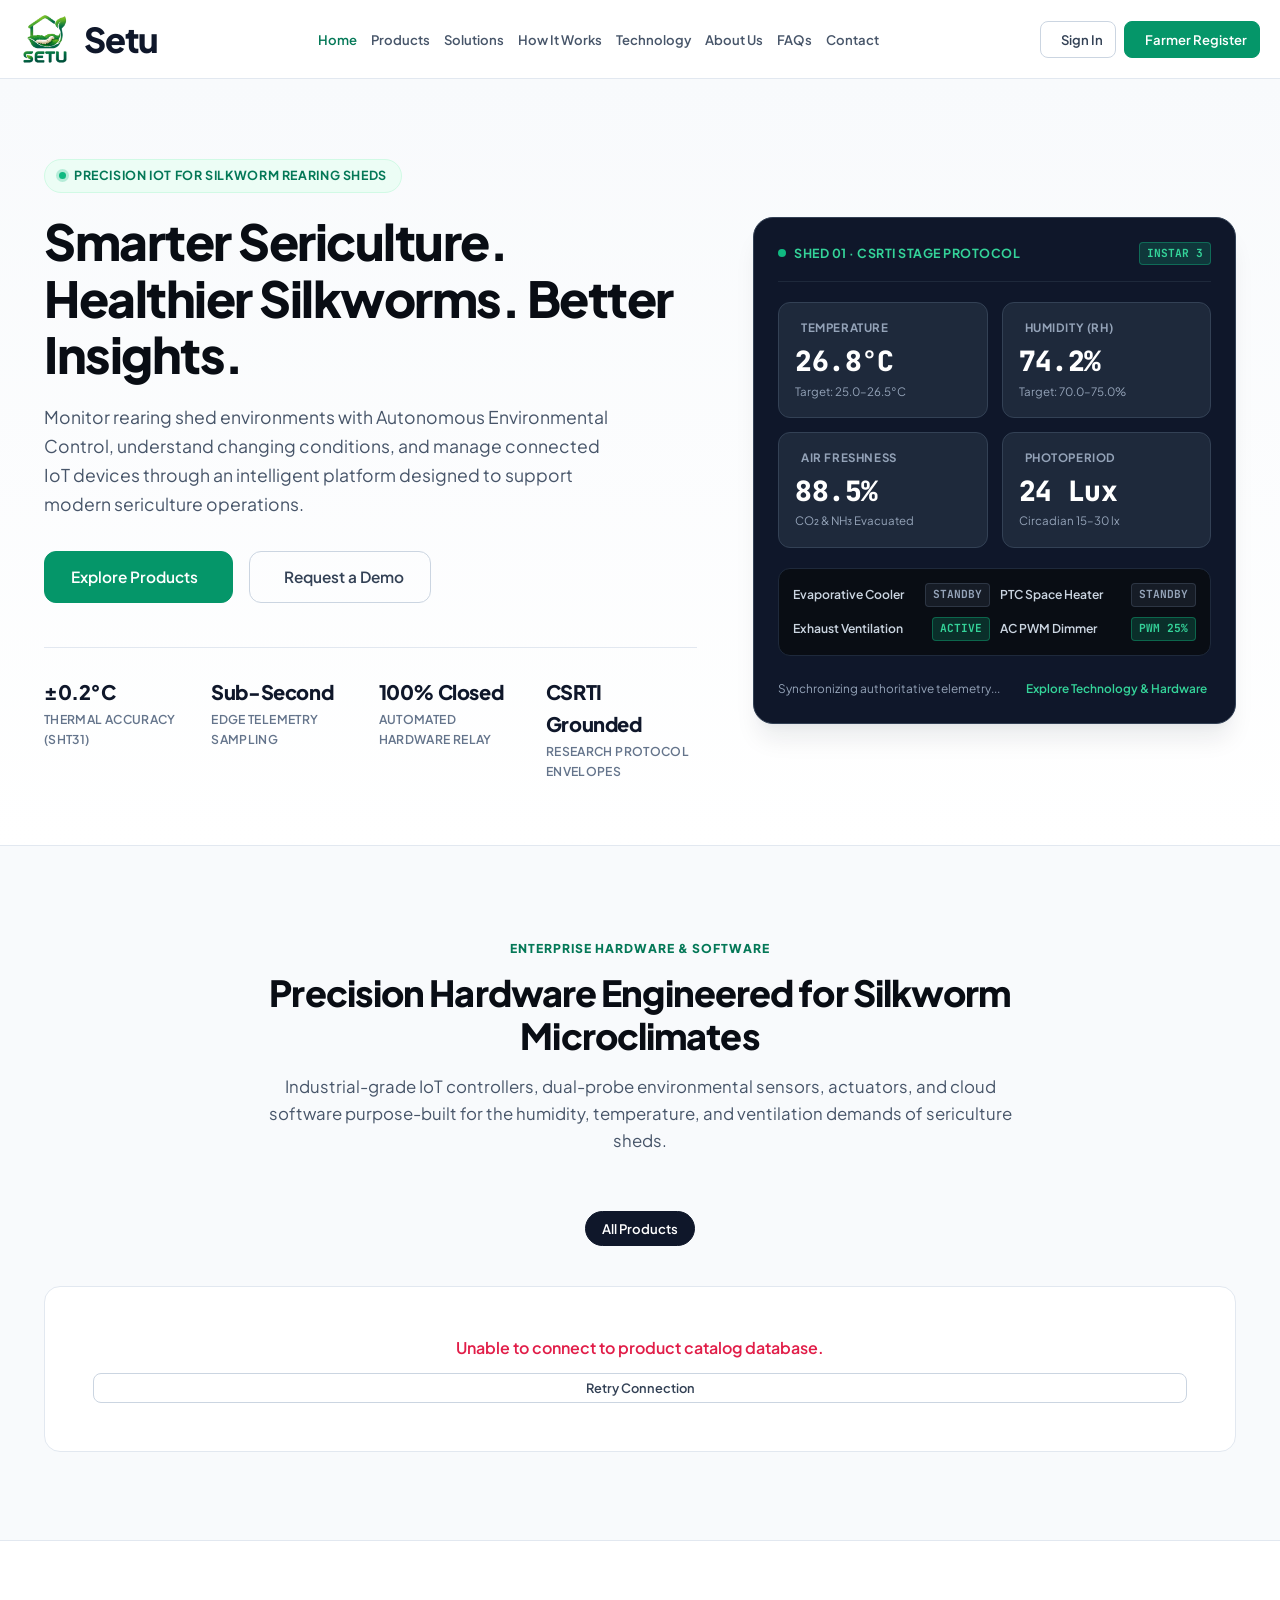
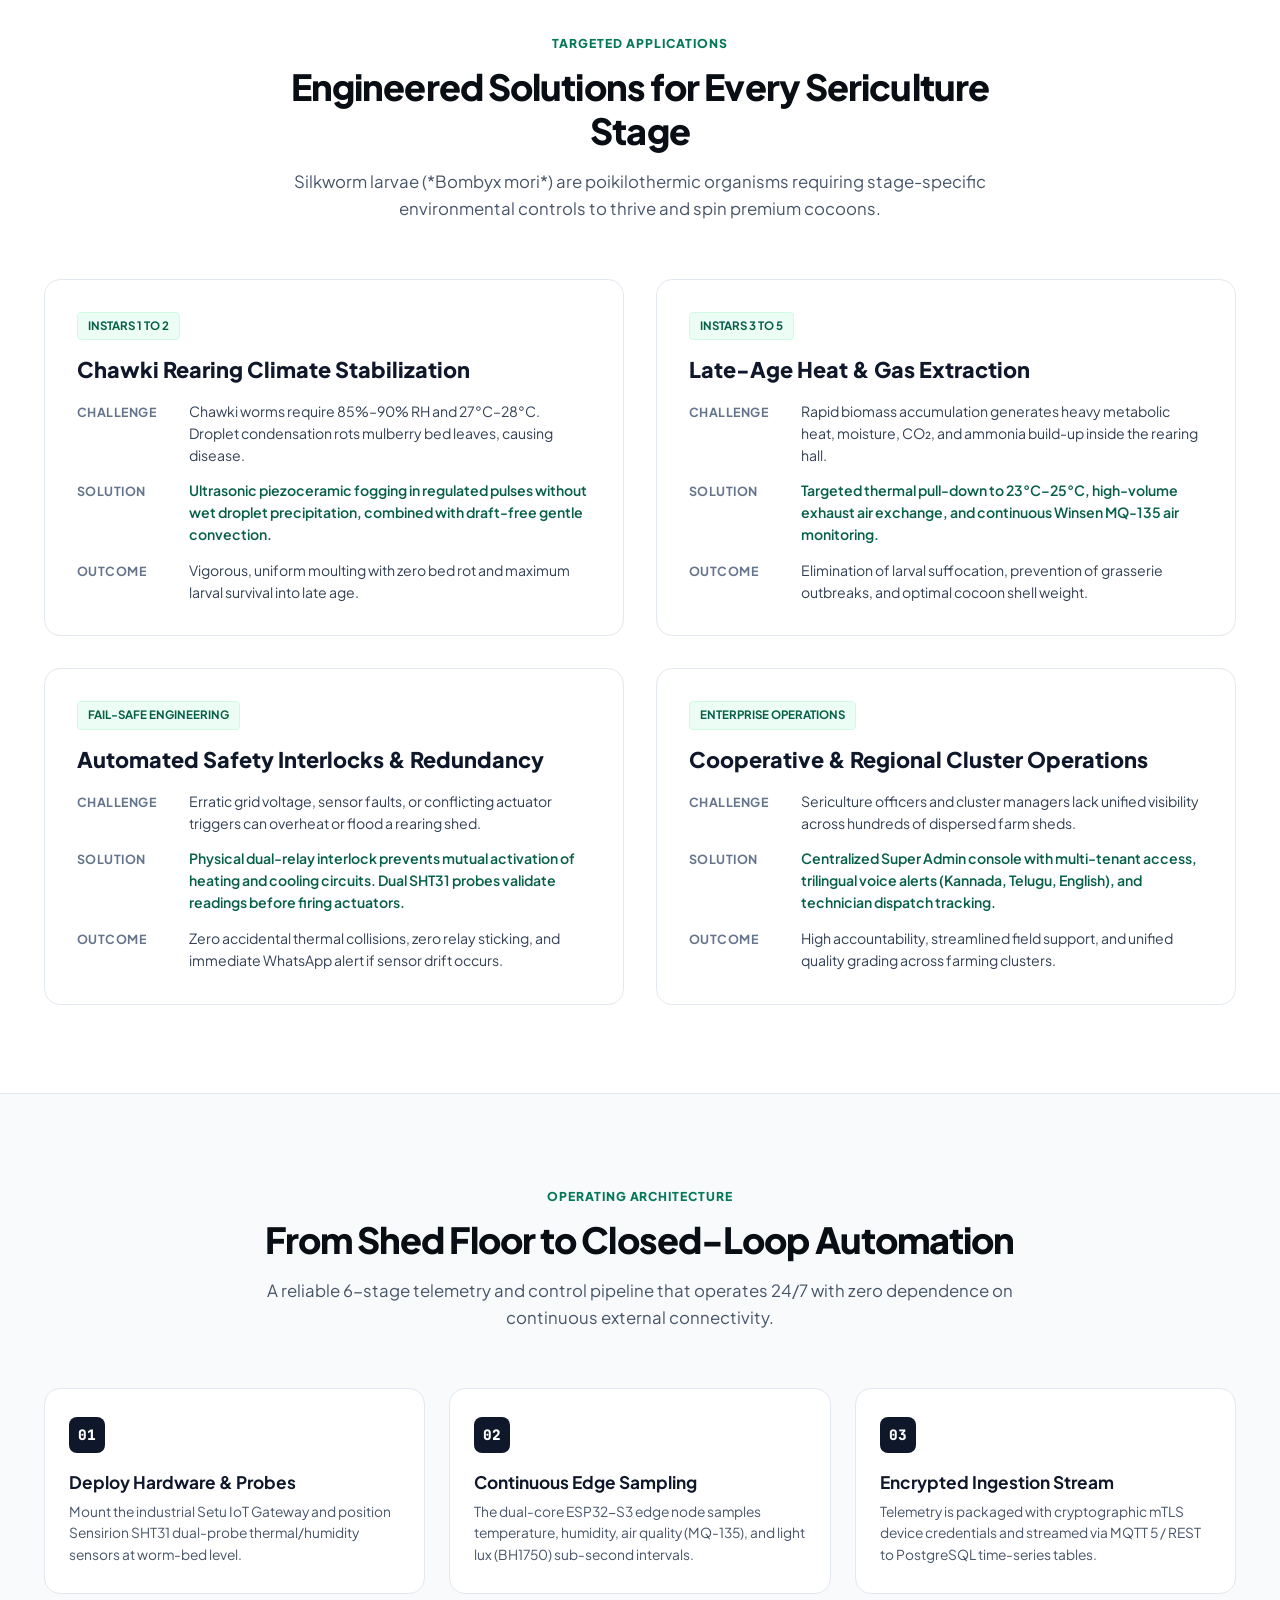
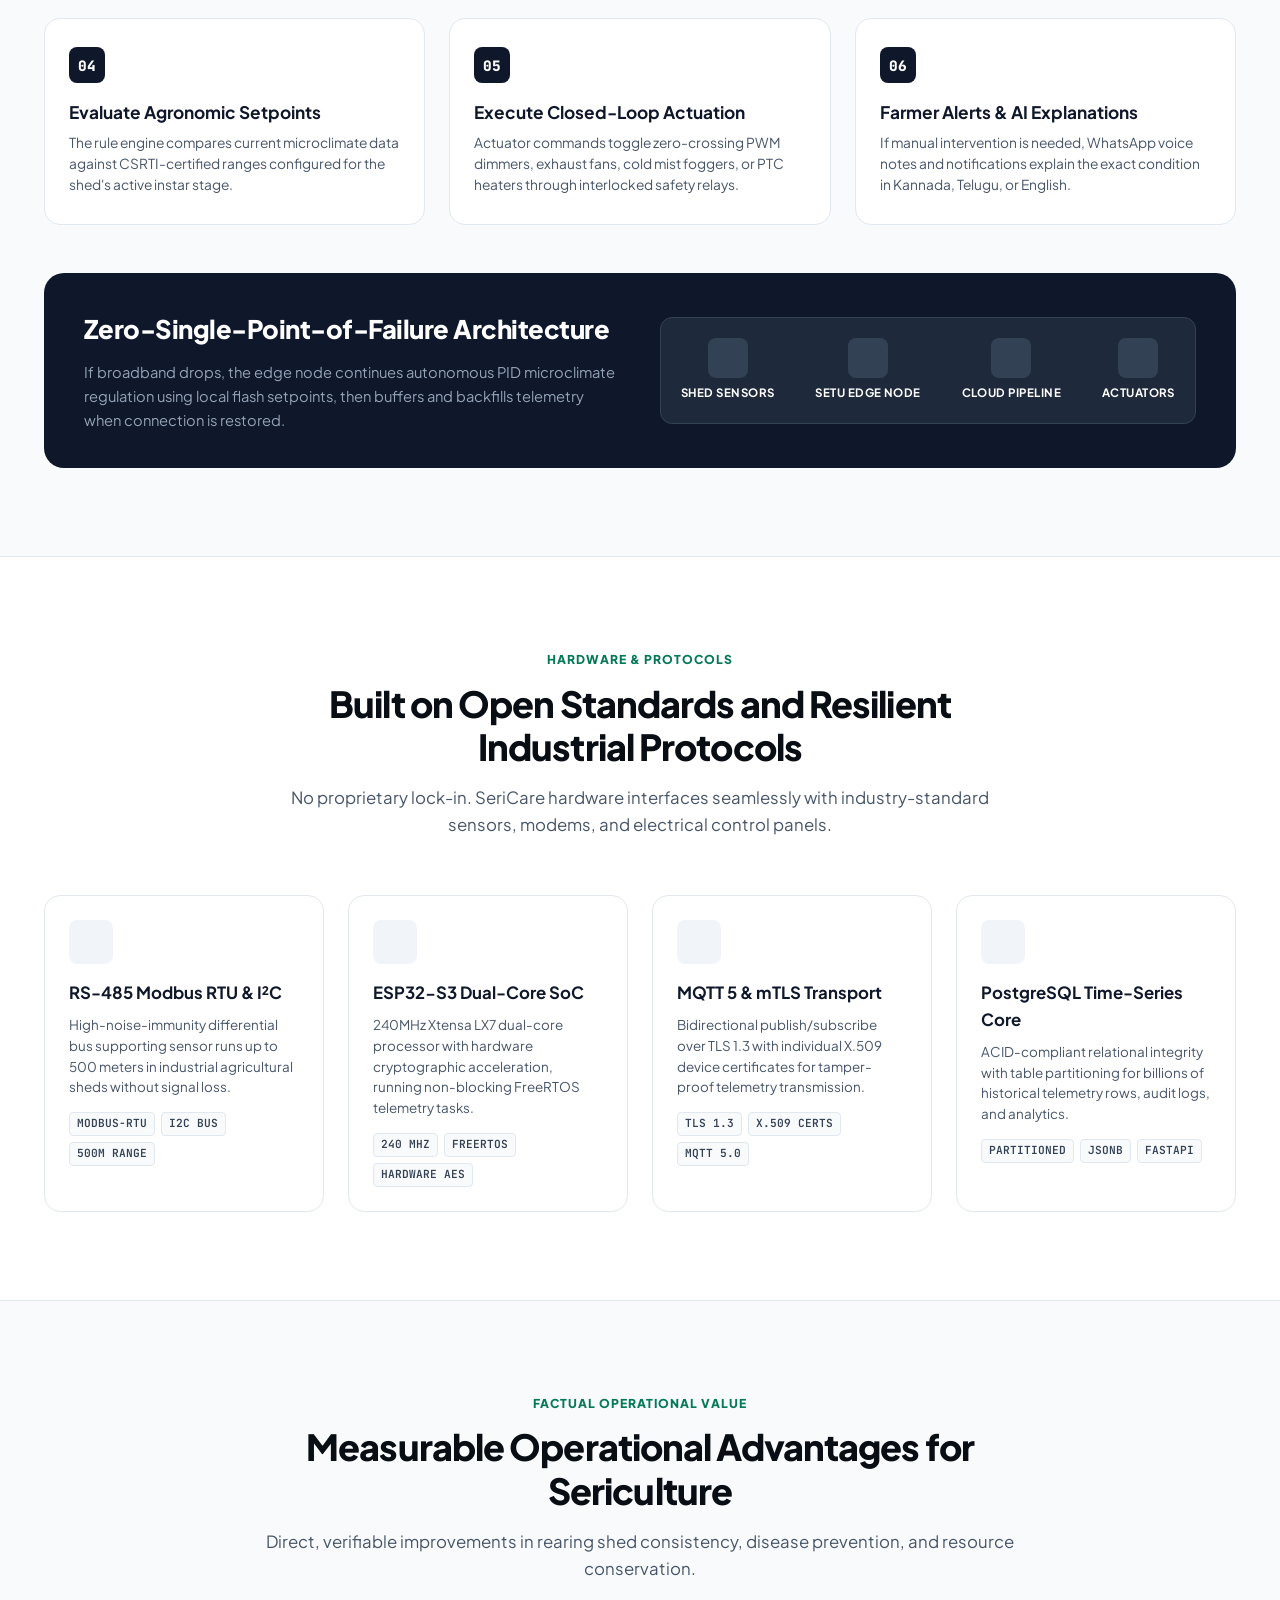
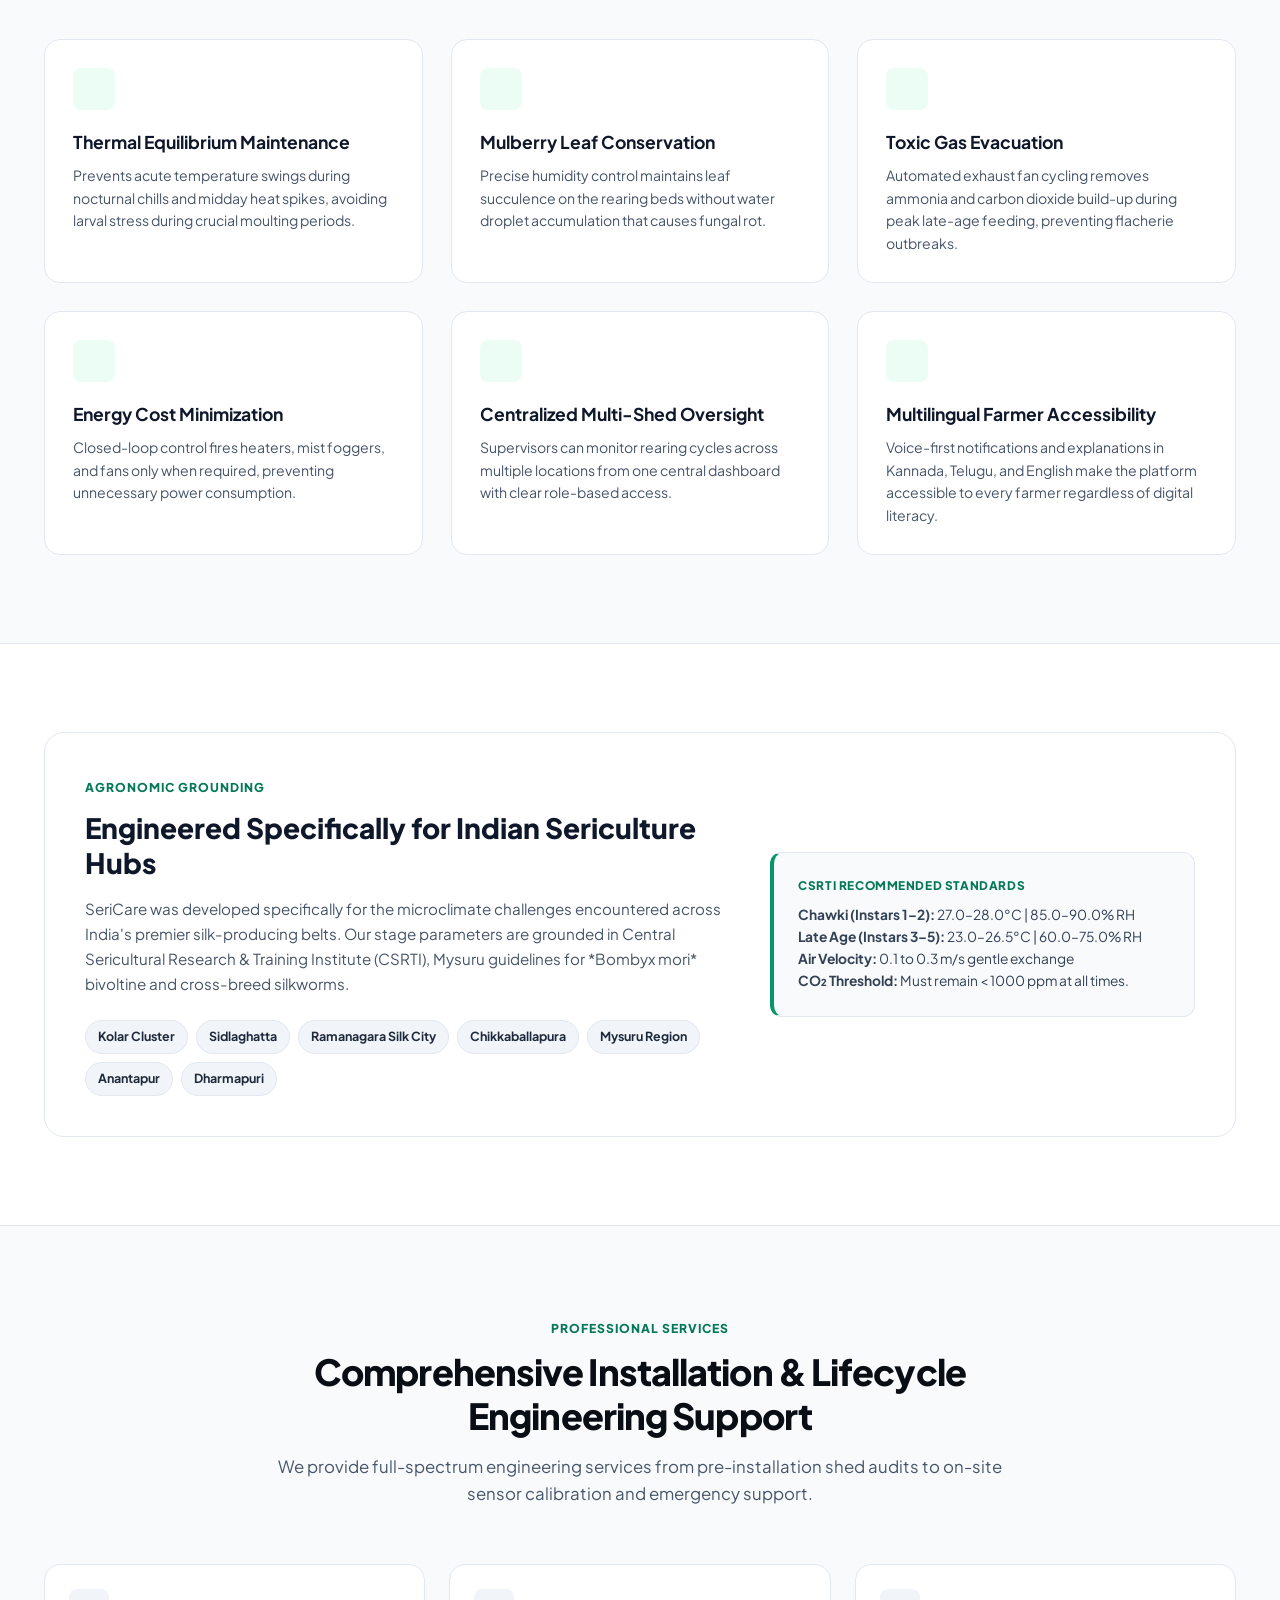
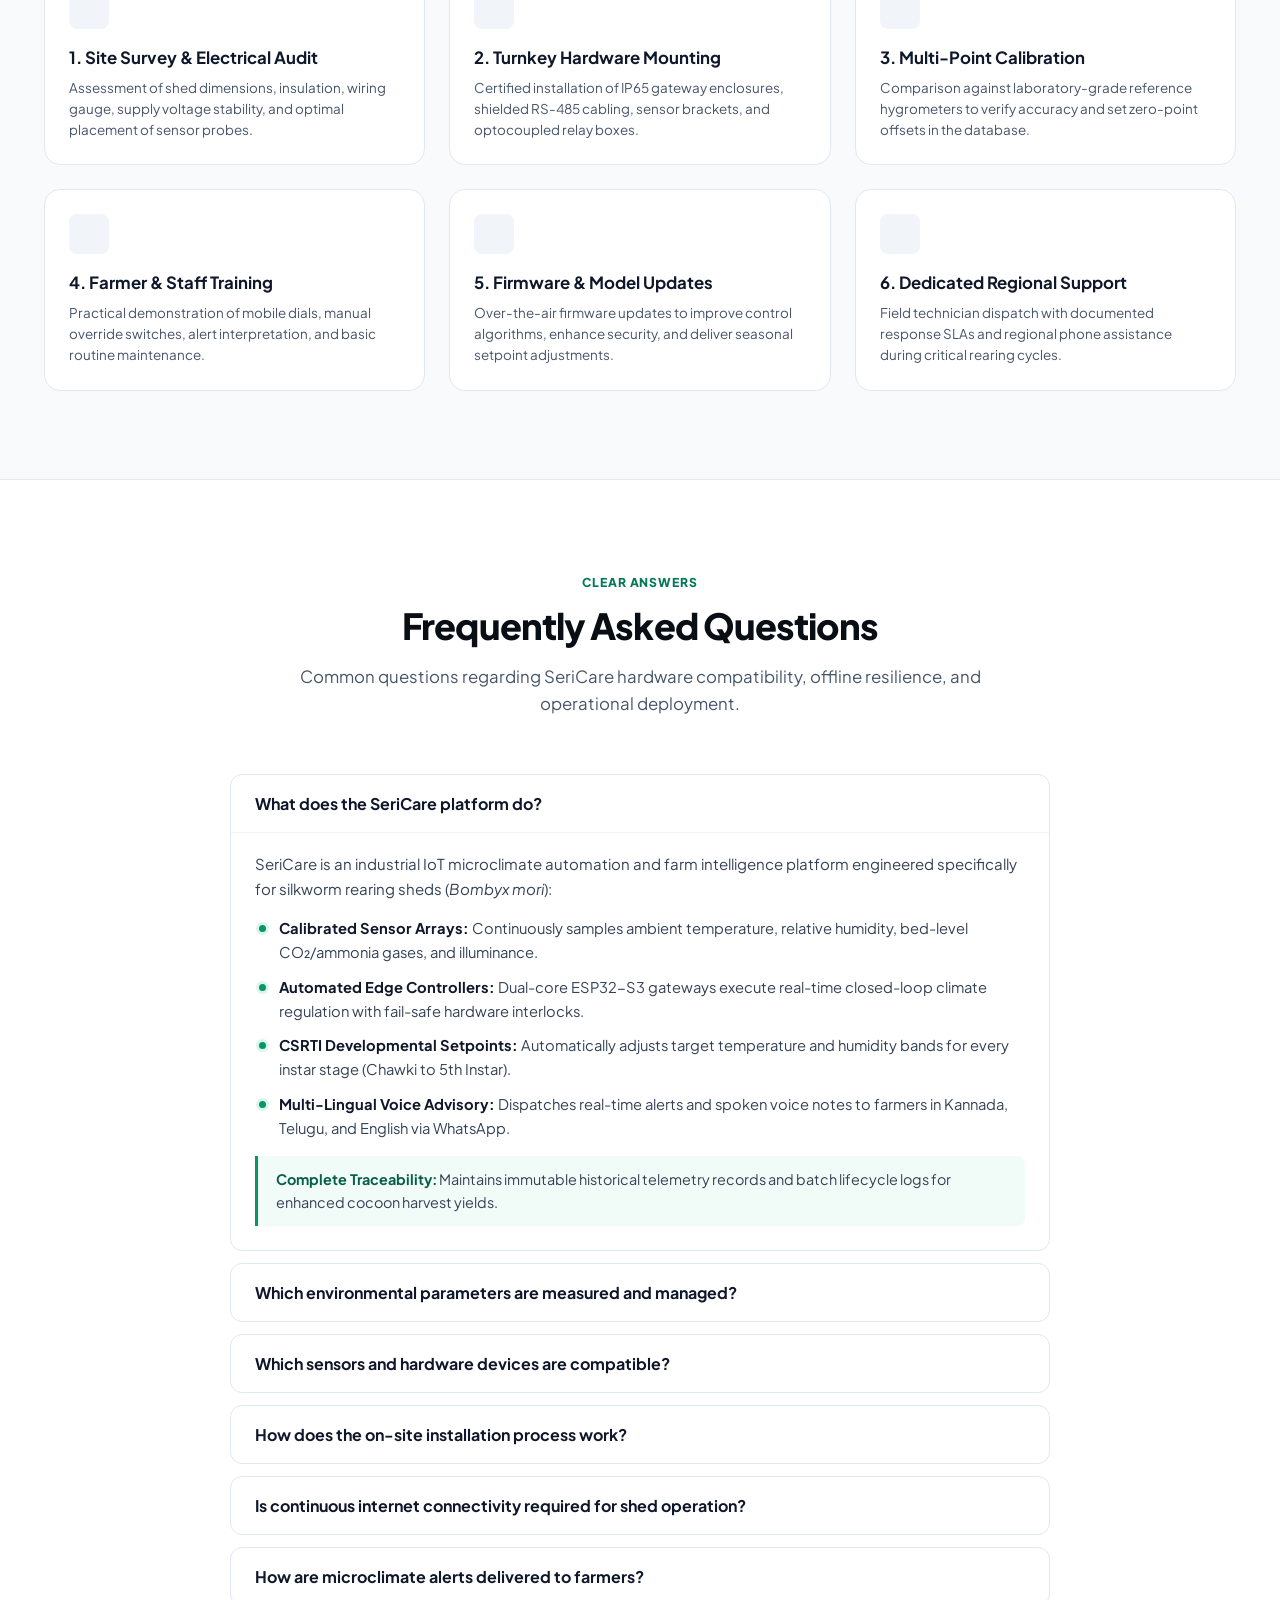
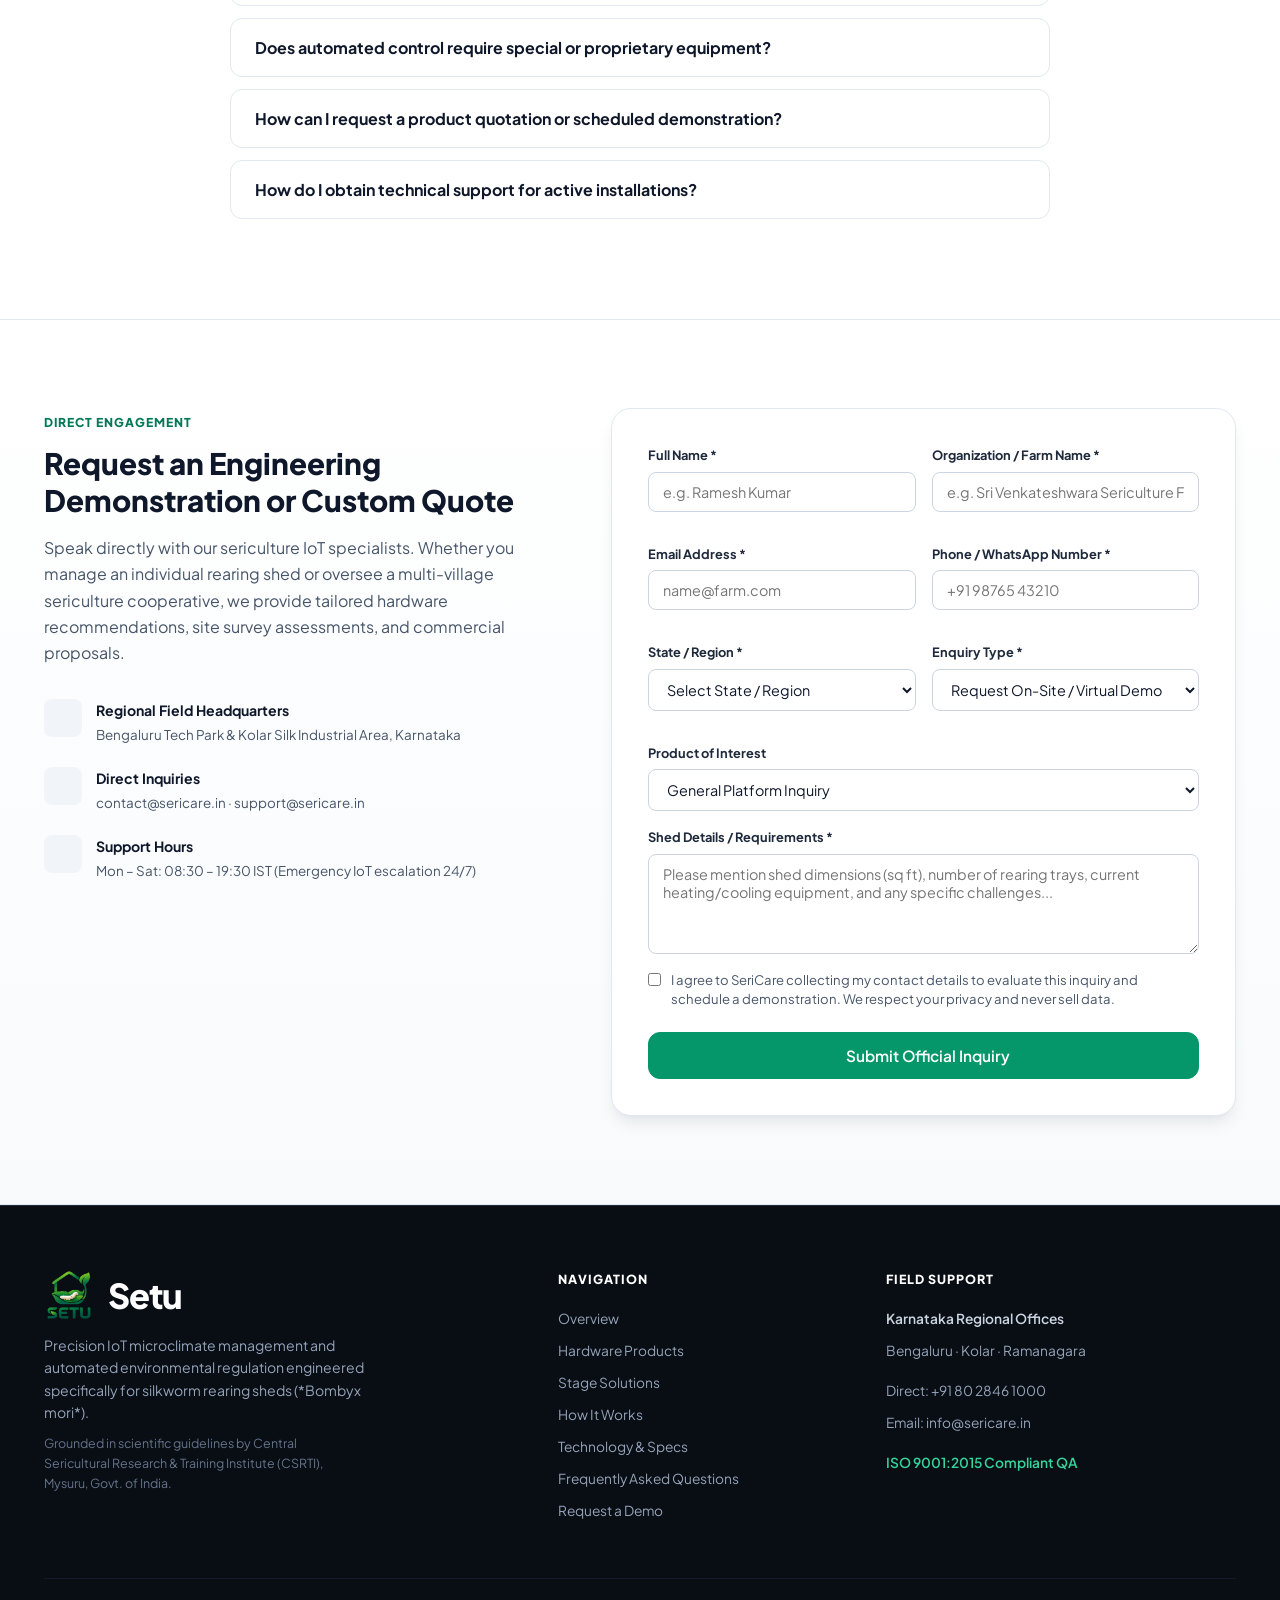
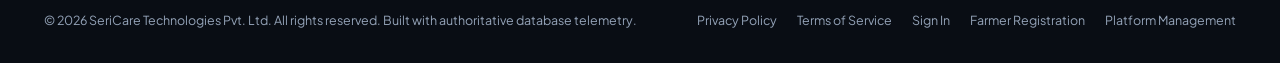
==== commit 3dd358a4: "fix(routing): serve landing page at root on Vercel and Render, map clean /login, /register, and /adm" ====
--- a/landing/index.html
+++ b/landing/index.html
@@ -17,7 +17,7 @@
   <script src="https://unpkg.com/lucide@latest"></script>
 
   <!-- Landing Stylesheet -->
-  <link rel="stylesheet" href="/landing/style.css?v=2.8">
+  <link rel="stylesheet" href="/landing/style.css?v=3.2">
 </head>
 <body>
 
@@ -46,13 +46,13 @@
 
         <!-- Navigation CTAs -->
         <div class="nav-actions">
-          <a href="/login" class="btn btn-outline" title="Get Started with Setu">
-            <i data-lucide="arrow-right"></i>
-            <span>Get Started</span>
+          <a href="/login" class="btn btn-outline" title="Sign In to Setu">
+            <i data-lucide="log-in"></i>
+            <span>Sign In</span>
           </a>
-          <a href="#demo-request" class="btn btn-primary" title="Schedule an On-Site or Virtual Demonstration">
-            <i data-lucide="calendar"></i>
-            <span>Request a Demo</span>
+          <a href="/register" class="btn btn-primary" title="Register as a Farmer">
+            <i data-lucide="user-plus"></i>
+            <span>Farmer Register</span>
           </a>
           <button class="hamburger-btn" id="mobileMenuBtn" aria-label="Toggle navigation menu">
             <i data-lucide="menu"></i>
@@ -74,11 +74,15 @@
         <a href="#demo-request" class="mobile-nav-item">Contact</a>
       </div>
       <div style="display: flex; flex-direction: column; gap: 10px;">
-        <a href="/login" class="btn btn-outline" style="width: 100%;">
-          <i data-lucide="arrow-right"></i>
-          <span>Get Started</span>
+        <a href="/login" class="btn btn-primary mobile-nav-item" style="width: 100%;">
+          <i data-lucide="log-in"></i>
+          <span>Sign In</span>
         </a>
-        <a href="#demo-request" class="btn btn-primary mobile-nav-item" style="width: 100%;">
+        <a href="/register" class="btn btn-outline mobile-nav-item" style="width: 100%;">
+          <i data-lucide="user-plus"></i>
+          <span>Register as a Farmer</span>
+        </a>
+        <a href="#demo-request" class="btn btn-outline mobile-nav-item" style="width: 100%;">
           <i data-lucide="calendar"></i>
           <span>Request a Demo</span>
         </a>
@@ -1066,6 +1070,8 @@
         <div class="footer-legal-links">
           <a href="javascript:void(0)" id="privacyModalTrigger">Privacy Policy</a>
           <a href="javascript:void(0)" id="termsModalTrigger">Terms of Service</a>
+          <a href="/login">Sign In</a>
+          <a href="/register">Farmer Registration</a>
           <a href="/admin">Platform Management</a>
         </div>
       </div>
@@ -1169,7 +1175,7 @@
                 <div class="qty-stepper-wrap">
                   <span style="font-size: 0.72rem; color: var(--slate-500); display: block; margin-bottom: 2px; text-transform: uppercase; font-weight: 700;">Quantity</span>
                   <div class="qty-stepper">
-                    <button type="button" class="qty-btn" onclick="adjustCheckoutQty(-1)" aria-label="Decrease quantity">&minus;</button>
+                    <button type="button" class="qty-btn" onclick="adjustCheckoutQty(-1)" aria-label="Decrease quantity" style="font-weight: 800; font-size: 1.2rem; line-height: 1;">-</button>
                     <input type="number" id="checkoutQuantity" value="1" min="1" max="99" readonly>
                     <button type="button" class="qty-btn" onclick="adjustCheckoutQty(1)" aria-label="Increase quantity">+</button>
                   </div>
@@ -1196,6 +1202,15 @@
               <span>Total Payable</span>
               <strong id="checkoutCostTotal">&#8377;0.00</strong>
             </div>
+          </div>
+
+          <!-- Farmer Account State Badge -->
+          <div id="checkoutUserStatusBox" class="hidden" style="display: none; align-items: center; justify-content: space-between; padding: 10px 14px; background: #f0fdf4; border: 1px solid #bbf7d0; border-radius: 6px; margin-bottom: 14px;">
+            <div style="display: flex; align-items: center; gap: 8px;">
+              <i data-lucide="user-check" style="width: 16px; height: 16px; color: #15803d;"></i>
+              <span style="font-size: 0.85rem; font-weight: 600; color: #166534;" id="checkoutLoggedInUserText">Logged in as Farmer</span>
+            </div>
+            <button type="button" class="btn btn-outline btn-sm" onclick="logoutFromCheckout()" style="padding: 2px 8px; font-size: 0.75rem; border-color: #bbf7d0; color: #166534; background: #ffffff;">Switch Account</button>
           </div>
 
           <!-- Delivery Address Section -->
@@ -1358,6 +1373,7 @@
   </div>
 
   <!-- Application Controller Script -->
-  <script src="/landing/app.js?v=2.8"></script>
+  <script src="/landing/app.js?v=3.2" charset="UTF-8"></script>
 </body>
 </html>
+
